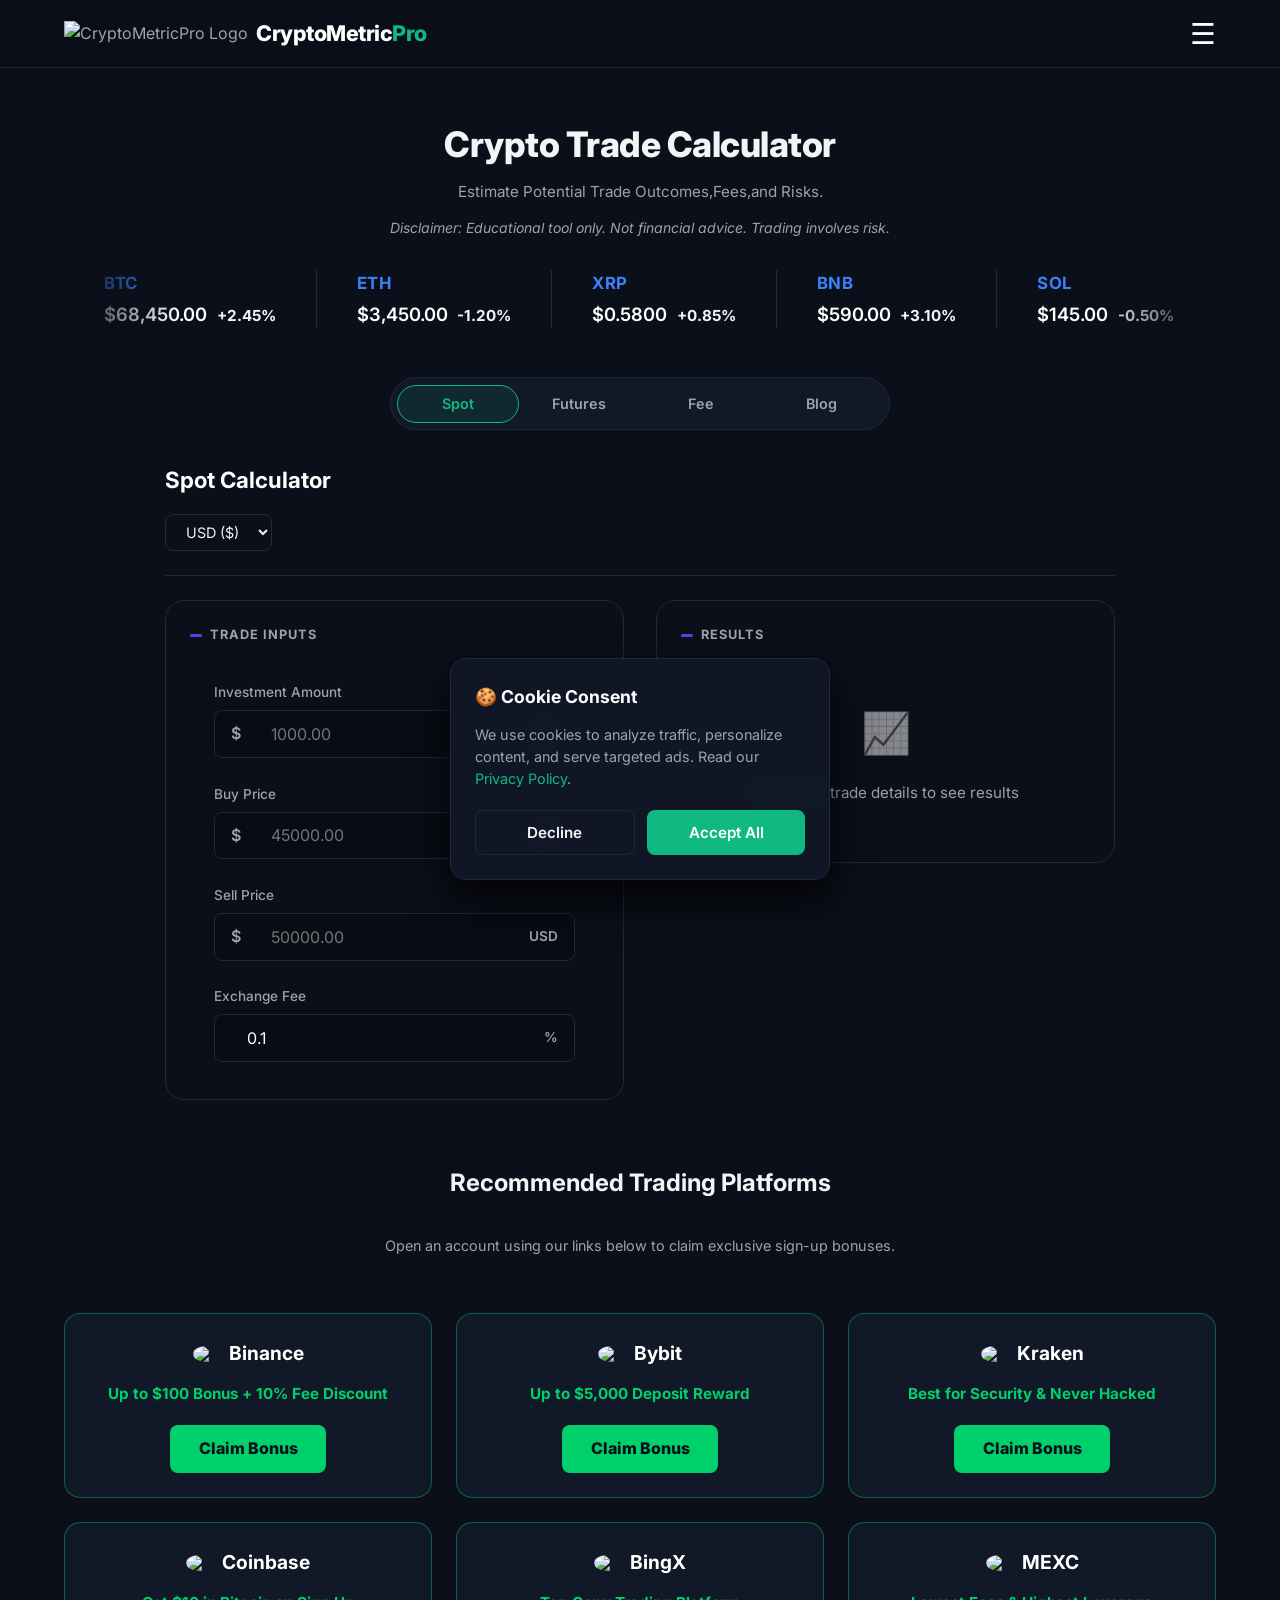
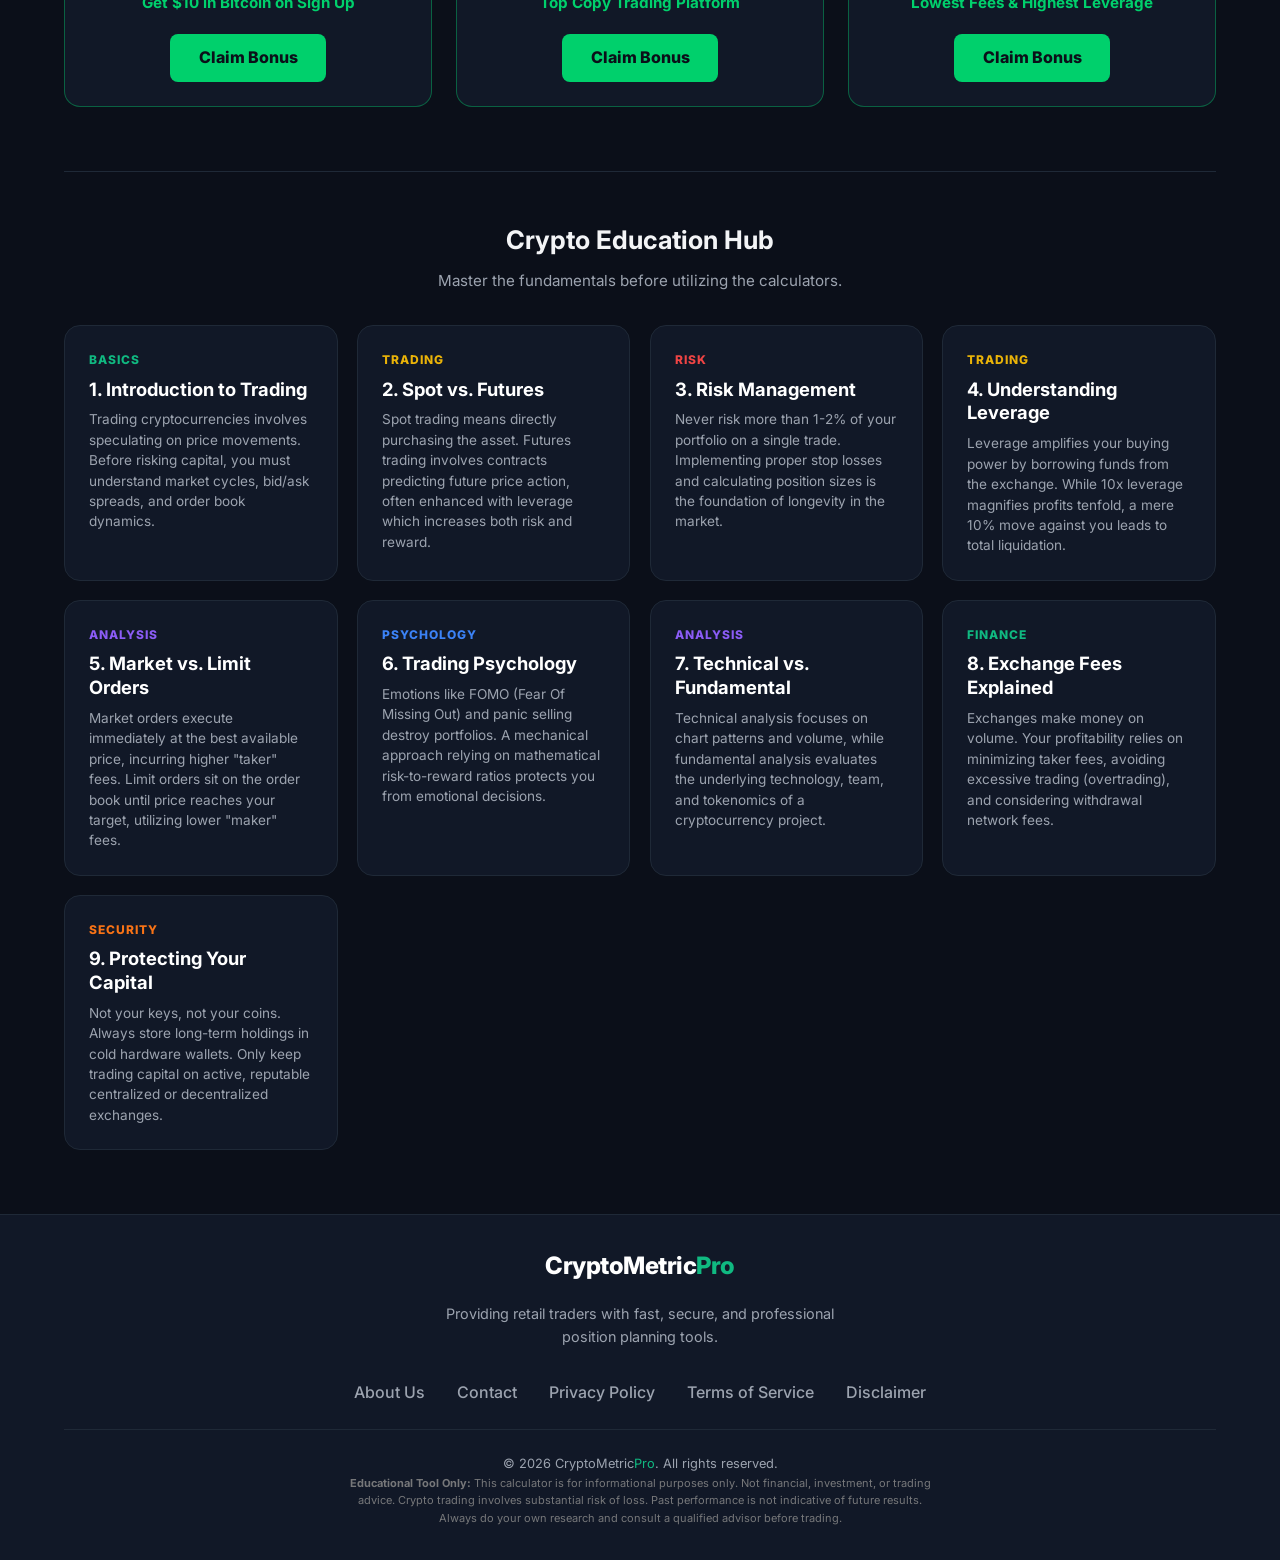
==== index.html @ e0b84b38 "Update index.html" ====
<!DOCTYPE html>
<html lang="en">
<head>
    <meta charset="UTF-8">
    <meta name="viewport" content="width=device-width, initial-scale=1.0">
    <title>CryptoMetricPro | Calculator Hub</title>
    <meta name="description" content="Advanced Crypto Spot and Futures Calculators. Learn blockchain and trading fundamentals.">
    <link rel="stylesheet" href="css/styles.css">
</head>
<body>

    <!-- MODERN APP NAVBAR -->
    <nav class="navbar modern-nav">
        <div class="container nav-container">
            <!-- FAR LEFT: LOGO & TEXT -->
            <a href="index.html" class="brand-logo">
                <img src="logo.png" alt="CryptoMetricPro Logo" class="custom-logo">
                <span class="brand-name">CryptoMetric<span class="pro-text">Pro</span></span>
            </a>
            
            <!-- FAR RIGHT: MENU BUTTON -->
            <button class="mobile-menu-btn" id="menu-toggle">☰</button>
        </div>
    </nav>

    <!-- MODERN SIDE DRAWER MENU -->
    <div class="menu-overlay" id="menu-overlay"></div>
    <div class="side-drawer" id="side-drawer">
        <div class="drawer-header">
            <a href="index.html" class="brand-logo">
                <img src="logo.png" alt="CryptoMetricPro" class="custom-logo">
                <span class="brand-name">CryptoMetric<span class="pro-text">Pro</span></span>
            </a>
            <button class="close-btn" id="menu-close">✕</button>
        </div>
        <ul class="drawer-links">
            <!-- Replaced the # with javascript:void(0); to fix the back button! -->
            <li><a href="javascript:void(0);" class="active-link" onclick="switchTab('spot'); closeMenu();">Spot Calculator</a></li>
            <li><a href="javascript:void(0);" onclick="switchTab('futures'); closeMenu();">Futures Calculator</a></li>
            <li><a href="javascript:void(0);" onclick="switchTab('fees'); closeMenu();">Fee Calculator</a></li>
            
            <li><a href="blog/index.html">Blog & News</a></li>
            <li><a href="learn/index.html">Education Hub</a></li>
            <li><a href="contact.html">Contact Support</a></li>
        </ul>
    </div>

    <main class="container">
        <!-- HERO SECTION -->
        <section class="hero text-center">
            <h1 class="hero-title">Crypto Trade Calculator</h1>
            <p class="hero-subtitle"> Estimate Potential Trade Outcomes,Fees,and Risks.</p>
            <p class="hero-disclaimer">
        Disclaimer: Educational tool only. Not financial advice. Trading involves risk.</p>
        </section>
        
        <!-- LIVE AUTO-SCROLLING CRYPTO TICKER -->
        <div class="ticker-wrapper">
            <div class="ticker-track" id="crypto-ticker-track">
                
                <div class="ticker-item">
                    <span class="ticker-coin">BTC</span>
                    <div class="ticker-price-row">
                        <span class="ticker-price price-btc">$68,450.00</span>
                        <span class="ticker-change change-btc">+2.45%</span>
                    </div>
                </div>
                
                <div class="ticker-item">
                    <span class="ticker-coin">ETH</span>
                    <div class="ticker-price-row">
                        <span class="ticker-price price-eth">$3,450.00</span>
                        <span class="ticker-change change-eth">-1.20%</span>
                    </div>
                </div>
                
                <div class="ticker-item">
                    <span class="ticker-coin">XRP</span>
                    <div class="ticker-price-row">
                        <span class="ticker-price price-xrp">$0.5800</span>
                        <span class="ticker-change change-xrp">+0.85%</span>
                    </div>
                </div>
                
                <div class="ticker-item">
                    <span class="ticker-coin">BNB</span>
                    <div class="ticker-price-row">
                        <span class="ticker-price price-bnb">$590.00</span>
                        <span class="ticker-change change-bnb">+3.10%</span>
                    </div>
                </div>
                
                <div class="ticker-item">
                    <span class="ticker-coin">SOL</span>
                    <div class="ticker-price-row">
                        <span class="ticker-price price-sol">$145.00</span>
                        <span class="ticker-change change-sol">-0.50%</span>
                    </div>
                </div>

            </div>
        </div>

        <!-- CAPSULE NAVIGATION -->
        <div class="capsule-nav">
            <button class="tab-btn active" onclick="switchTab('spot')">Spot</button>
            <button class="tab-btn" onclick="switchTab('futures')">Futures</button>
            <button class="tab-btn" onclick="switchTab('fees')">Fee</button>
            <button class="tab-btn" onclick="window.location.href='blog/index.html'">Blog</button>
        </div>

        <!-- GLOBAL CALCULATOR HEADER -->
        <div class="calc-global-header">
            <h2 id="calc-title" class="page-section-title">Spot Calculator</h2>
            
            <div class="currency-dropdown-wrapper">
                <select id="currency-selector" class="currency-select-inline">
                    <option value="USD">USD ($)</option>
                    <option value="EUR">EUR (€)</option>
                    <option value="GBP">GBP (£)</option>
                </select>
            </div>
            <hr class="section-divider">
        </div>

        <div class="app-layout">
            
            <!-- ================= SPOT CALCULATOR ================= -->
            <div id="tab-spot" class="tab-content active">
                
                <!-- INPUTS CARD -->
                <div class="premium-card">
                    <div class="card-header"><span class="dash-icon"></span> TRADE INPUTS</div>
                    
                    <div class="input-block">
                        <label>Investment Amount</label>
                        <div class="input-wrapper">
                            <span class="prefix currency-symbol">$</span>
                            <input type="number" id="spot-inv" placeholder="1000.00">
                            <span class="suffix currency-label">USD</span>
                        </div>
                    </div>
                    <div class="input-block">
                        <label>Buy Price</label>
                        <div class="input-wrapper">
                            <span class="prefix currency-symbol">$</span>
                            <input type="number" id="spot-buy" placeholder="45000.00">
                            <span class="suffix currency-label">USD</span>
                        </div>
                    </div>
                    <div class="input-block">
                        <label>Sell Price</label>
                        <div class="input-wrapper">
                            <span class="prefix currency-symbol">$</span>
                            <input type="number" id="spot-sell" placeholder="50000.00">
                            <span class="suffix currency-label">USD</span>
                        </div>
                    </div>
                    <div class="input-block">
                        <label>Exchange Fee</label>
                        <div class="input-wrapper">
                            <input type="number" id="spot-fee" placeholder="0.1" value="0.1" style="padding-left: 1rem;">
                            <span class="suffix">%</span>
                        </div>
                    </div>
                </div>

                <!-- RESULTS CARD -->
                <div class="premium-card" style="margin-top: 1rem;">
                    <div class="card-header"><span class="dash-icon"></span> RESULTS</div>
                    
                    <!-- Empty State -->
                    <div class="empty-state" id="spot-empty">
                        <div class="empty-icon">📈</div>
                        <p>Fill in your trade details to see results</p>
                    </div>

                    <!-- Filled State -->
                    <div class="filled-state hidden" id="spot-filled">
                        <div class="pnl-section">
                            <p class="pnl-label">NET PROFIT / LOSS</p>
                            <h2 class="pnl-value" id="spot-pnl-val"><span id="spot-pnl-sign">+</span><span class="currency-symbol">$</span><span id="spot-pnl">0.00</span></h2>
                            <div class="roi-pill" id="spot-roi-pill"><span id="spot-roi-sign">+</span><span id="spot-roi">0.00</span>% ROI</div>
                        </div>
                        <ul class="results-list">
                            <li><span class="res-label">Total Coins</span><span class="res-val" id="spot-coins">0.00</span></li>
                            <li><span class="res-label">Gross Value</span><span class="res-val"><span class="currency-symbol">$</span><span id="spot-gross">0.00</span></span></li>
                            <li><span class="res-label">Total Fees</span><span class="res-val" style="color: var(--accent-loss);">-<span class="currency-symbol">$</span><span id="spot-total-fees">0.00</span></span></li>
                        </ul>
                    </div>
                </div>
            </div>

            <!-- ================= FUTURES CALCULATOR ================= -->
            <div id="tab-futures" class="tab-content">
                
                <!-- INPUTS CARD -->
                <div class="premium-card">
                    <div class="card-header"><span class="dash-icon"></span> TRADE INPUTS</div>
                    
                    <div class="input-block" style="margin-bottom: 1.5rem;">
                        <label>Direction</label>
                        <div class="direction-toggle">
                            <button class="dir-btn long active" id="btn-long">▲ LONG</button>
                            <button class="dir-btn short" id="btn-short">▼ SHORT</button>
                        </div>
                    </div>

                    <div class="input-block">
                        <label>Entry Price</label>
                        <div class="input-wrapper">
                            <span class="prefix currency-symbol">$</span>
                            <input type="number" id="fut-entry" placeholder="45000.00">
                            <span class="suffix currency-label">USD</span>
                        </div>
                    </div>
                    <div class="input-block">
                        <label>Exit Price</label>
                        <div class="input-wrapper">
                            <span class="prefix currency-symbol">$</span>
                            <input type="number" id="fut-exit" placeholder="50000.00">
                            <span class="suffix currency-label">USD</span>
                        </div>
                    </div>
                    <div class="input-block">
                        <label>Leverage</label>
                        <div class="input-wrapper">
                            <input type="number" id="fut-lev" placeholder="10" value="10" style="padding-left: 1rem;">
                            <span class="suffix">×</span>
                        </div>
                    </div>
                    <div class="input-block">
                        <label>Margin</label>
                        <div class="input-wrapper">
                            <span class="prefix currency-symbol">$</span>
                            <input type="number" id="fut-margin" placeholder="1000.00">
                            <span class="suffix currency-label">USD</span>
                        </div>
                    </div>
                    <div class="input-block">
                        <label>Fee %</label>
                        <div class="input-wrapper">
                            <input type="number" id="fut-fee" placeholder="0.05" value="0.05" style="padding-left: 1rem;">
                            <span class="suffix">%</span>
                        </div>
                    </div>
                </div>

                <!-- RESULTS CARD -->
                <div class="premium-card" style="margin-top: 1rem;">
                    <div class="card-header"><span class="dash-icon"></span> RESULTS</div>
                    
                    <div class="empty-state" id="fut-empty">
                        <div class="empty-icon">📈</div>
                        <p>Fill in your trade details to see results</p>
                    </div>

                    <div class="filled-state hidden" id="fut-filled">
                        <div class="pnl-section">
                            <p class="pnl-label">ESTIMATED PNL</p>
                            <h2 class="pnl-value" id="fut-pnl-val"><span id="fut-pnl-sign">+</span><span class="currency-symbol">$</span><span id="fut-pnl">0.00</span></h2>
                            <div class="roi-pill" id="fut-roi-pill"><span id="fut-roi-sign">+</span><span id="fut-roi">0.00</span>% ROI on Margin</div>
                        </div>

                        <ul class="results-list">
                            <li><span class="res-label">Position Size</span><span class="res-val"><span class="currency-symbol">$</span><span id="fut-size">0.00</span></span></li>
                            <li><span class="res-label">Leverage</span><span class="res-val"><span id="fut-disp-lev">0</span>.00×</span></li>
                            <li><span class="res-label">Direction</span><span class="res-val" id="fut-disp-dir" style="color: var(--accent);">▲ Long</span></li>
                            <li><span class="res-label">Total Fees</span><span class="res-val" style="color: var(--accent-loss);">-<span class="currency-symbol">$</span><span id="fut-fees-total">0.00</span></span></li>
                            <li><span class="res-label">Liq. Price (approx)</span><span class="res-val" style="color: var(--accent-loss);"><span class="currency-symbol">$</span><span id="fut-liq">0.00</span></span></li>
                        </ul>

                        <div class="warning-box">
                            <span class="warn-icon">⚠</span>
                            <p>Liquidation price is approximate. Verify on your exchange.</p>
                        </div>
                    </div>
                </div>
            </div>

            <!-- ================= FEES CALCULATOR ================= -->
            <div id="tab-fees" class="tab-content">
                <div class="premium-card">
                    <div class="card-header"><span class="dash-icon"></span> TRADE INPUTS</div>
                    <div class="input-block">
                        <label>Trade Amount</label>
                        <div class="input-wrapper">
                            <span class="prefix currency-symbol">$</span>
                            <input type="number" id="fee-size" placeholder="10000.00">
                            <span class="suffix currency-label">USD</span>
                        </div>
                    </div>
                    <div class="input-block">
                        <label>Fee Percentage</label>
                        <div class="input-wrapper">
                            <input type="number" id="fee-pct" placeholder="0.1" value="0.1" style="padding-left: 1rem;">
                            <span class="suffix">%</span>
                        </div>
                    </div>
                </div>

                <div class="premium-card" style="margin-top: 1rem;">
                    <div class="card-header"><span class="dash-icon"></span> RESULTS</div>
                    <div class="empty-state" id="fee-empty">
                        <div class="empty-icon">📈</div>
                        <p>Fill in your trade details to see results</p>
                    </div>
                    <div class="filled-state hidden" id="fee-filled">
                        <div class="pnl-section">
                            <p class="pnl-label">FEE COST</p>
                            <h2 class="pnl-value loss" style="color: var(--accent-loss);">-<span class="currency-symbol">$</span><span id="fee-total">0.00</span></h2>
                        </div>
                        <ul class="results-list">
                            <li><span class="res-label">Amount After Fee</span><span class="res-val"><span class="currency-symbol">$</span><span id="fee-after">0.00</span></span></li>
                        </ul>
                    </div>
                </div>
            </div>

        </div>

        <!-- AFFILIATE SECTION -->
        <section class="affiliate-section" style="margin-top: 4rem; padding-bottom: 2rem;">
            <h2 class="text-center" style="margin-bottom: 0.5rem; font-size: 1.5rem;">Recommended Trading Platforms</h2>
            <p class="text-center" style="color: var(--text-muted); font-size: 0.9rem; margin-bottom: 2rem;">Open an account using our links below to claim exclusive sign-up bonuses.</p>

            <div class="affiliate-card">
                <h3><img src="https://www.google.com/s2/favicons?domain=binance.com&sz=128" width="28" style="border-radius: 50%;"> Binance</h3>
                <div class="bonus-text">Up to $100 Bonus + 10% Fee Discount</div>
                <a href="javascript:void(0);" class="btn-solid-green">Claim Bonus</a>
            </div>
            <div class="affiliate-card">
                <h3><img src="https://www.google.com/s2/favicons?domain=bybitglobal.com&sz=128" width="28" style="border-radius: 50%;"> Bybit</h3>
                <div class="bonus-text">Up to $5,000 Deposit Reward</div>
                <a href="javascript:void(0);" class="btn-solid-green">Claim Bonus</a>
            </div>
            <div class="affiliate-card">
                <h3><img src="https://s2.coinmarketcap.com/static/img/exchanges/64x64/24.png" width="28" style="border-radius: 50%;"> Kraken</h3>
                <div class="bonus-text">Best for Security & Never Hacked</div>
                <a href="javascript:void(0);" class="btn-solid-green">Claim Bonus</a>
            </div>
            <div class="affiliate-card">
                <h3><img src="https://www.google.com/s2/favicons?domain=coinbase.com&sz=128" width="28" style="border-radius: 50%;"> Coinbase</h3>
                <div class="bonus-text">Get $10 in Bitcoin on Sign Up</div>
                <a href="javascript:void(0);" class="btn-solid-green">Claim Bonus</a>
            </div>
            <div class="affiliate-card">
                <h3><img src="https://www.google.com/s2/favicons?domain=bingx.com&sz=128" width="28" style="border-radius: 50%;"> BingX</h3>
                <div class="bonus-text">Top Copy Trading Platform</div>
                <a href="javascript:void(0);" class="btn-solid-green">Claim Bonus</a>
            </div>
            <div class="affiliate-card">
                <h3><img src="https://www.google.com/s2/favicons?domain=mexc.com&sz=128" width="28" style="border-radius: 50%;"> MEXC</h3>
                <div class="bonus-text">Lowest Fees & Highest Leverage</div>
                <a href="javascript:void(0);" class="btn-solid-green">Claim Bonus</a>
            </div>
        </section>

      <!-- EDUCATION SECTION -->
        <section id="education" class="edu-section" style="margin-top: 2rem; padding-bottom: 4rem; border-top: 1px solid var(--card-border); padding-top: 3rem;">
            <h2 class="text-center" style="font-size: 1.6rem; margin-bottom: 0.5rem;">Crypto Education Hub</h2>
            <p class="text-center" style="color: var(--text-muted); font-size: 0.95rem; margin-bottom: 2rem;">Master the fundamentals before utilizing the calculators.</p>
            
            <div class="edu-grid">
                <a href="learn/intro-to-trading.html" class="edu-card">
                    <span class="edu-tag">Basics</span>
                    <h3>1. Introduction to Trading</h3>
                    <p>Trading cryptocurrencies involves speculating on price movements. Before risking capital, you must understand market cycles, bid/ask spreads, and order book dynamics.</p>
                </a>
                
                <a href="learn/spot-vs-futures.html" class="edu-card">
                    <span class="edu-tag" style="color: #EAB308;">Trading</span>
                    <h3>2. Spot vs. Futures</h3>
                    <p>Spot trading means directly purchasing the asset. Futures trading involves contracts predicting future price action, often enhanced with leverage which increases both risk and reward.</p>
                </a>
                
                <a href="learn/risk-management.html" class="edu-card">
                    <span class="edu-tag" style="color: #EF4444;">Risk</span>
                    <h3>3. Risk Management</h3>
                    <p>Never risk more than 1-2% of your portfolio on a single trade. Implementing proper stop losses and calculating position sizes is the foundation of longevity in the market.</p>
                </a>
                
                <a href="learn/understanding-leverage.html" class="edu-card">
                    <span class="edu-tag" style="color: #EAB308;">Trading</span>
                    <h3>4. Understanding Leverage</h3>
                    <p>Leverage amplifies your buying power by borrowing funds from the exchange. While 10x leverage magnifies profits tenfold, a mere 10% move against you leads to total liquidation.</p>
                </a>
                
                <a href="learn/market-vs-limit-orders.html" class="edu-card">
                    <span class="edu-tag" style="color: #8B5CF6;">Analysis</span>
                    <h3>5. Market vs. Limit Orders</h3>
                    <p>Market orders execute immediately at the best available price, incurring higher "taker" fees. Limit orders sit on the order book until price reaches your target, utilizing lower "maker" fees.</p>
                </a>
                
                <a href="learn/trading-psychology.html" class="edu-card">
                    <span class="edu-tag" style="color: #3B82F6;">Psychology</span>
                    <h3>6. Trading Psychology</h3>
                    <p>Emotions like FOMO (Fear Of Missing Out) and panic selling destroy portfolios. A mechanical approach relying on mathematical risk-to-reward ratios protects you from emotional decisions.</p>
                </a>
                
                <a href="learn/technical-vs-fundamental.html" class="edu-card">
                    <span class="edu-tag" style="color: #8B5CF6;">Analysis</span>
                    <h3>7. Technical vs. Fundamental</h3>
                    <p>Technical analysis focuses on chart patterns and volume, while fundamental analysis evaluates the underlying technology, team, and tokenomics of a cryptocurrency project.</p>
                </a>
                
                <a href="learn/exchange-fees.html" class="edu-card">
                    <span class="edu-tag" style="color: #10B981;">Finance</span>
                    <h3>8. Exchange Fees Explained</h3>
                    <p>Exchanges make money on volume. Your profitability relies on minimizing taker fees, avoiding excessive trading (overtrading), and considering withdrawal network fees.</p>
                </a>
                
                <a href="learn/protecting-capital.html" class="edu-card">
                    <span class="edu-tag" style="color: #F97316;">Security</span>
                    <h3>9. Protecting Your Capital</h3>
                    <p>Not your keys, not your coins. Always store long-term holdings in cold hardware wallets. Only keep trading capital on active, reputable centralized or decentralized exchanges.</p>
                </a>
            </div>
            
        </section>

    </main>

    <!-- FULL RESTORED FOOTER -->
    <footer class="site-footer">
        <div class="container text-center">
            <!-- BRAND NAME WITH GREEN PRO -->
            <h3 style="color: #fff; margin-bottom: 1rem; font-size: 1.5rem; font-weight: 800; letter-spacing: -0.5px;">CryptoMetric<span class="pro-text">Pro</span></h3>
            
            <p style="color: var(--text-muted); font-size: 0.9rem; margin-bottom: 2rem; max-width: 400px; margin-left: auto; margin-right: auto;">Providing retail traders with fast, secure, and professional position planning tools.</p>
            
            <div class="footer-links" style="display: flex; justify-content: center; gap: 2rem; flex-wrap: wrap; margin-bottom: 1.5rem;">
                <a href="about.html" style="font-weight: 500;">About Us</a>
                <a href="contact.html" style="font-weight: 500;">Contact</a>
                <a href="privacy.html" style="font-weight: 500;">Privacy Policy</a>
                <a href="terms.html" style="font-weight: 500;">Terms of Service</a>
                <a href="disclaimer.html" style="font-weight: 500;">Disclaimer</a>
            </div>
            
            <div style="border-top: 1px solid var(--card-border); padding-top: 1.5rem; margin-top: 1.5rem;">
                <p style="color: var(--text-muted); font-size: 0.8rem;">&copy; 2026 CryptoMetric<span class="pro-text">Pro</span>. All rights reserved.</p>
                <p class="footer-legal-text">
        <strong>Educational Tool Only:</strong> This calculator is for informational purposes only. Not financial, investment, or trading advice. Crypto trading involves substantial risk of loss. Past performance is not indicative of future results. Always do your own research and consult a qualified advisor before trading.</p>
            </div>
        </div>
    </footer>
    <!-- PREMIUM FLOATING COOKIE BANNER -->
    <div id="cookie-banner" class="cookie-banner">
        <div class="cookie-header">
            🍪 Cookie Consent
        </div>
        <p class="cookie-text">We use cookies to analyze traffic, personalize content, and serve targeted ads. Read our <a href="privacy.html" style="color: var(--accent);">Privacy Policy</a>.</p>
        <div class="cookie-btns">
            <button id="reject-cookies" class="btn-reject">Decline</button>
            <button id="accept-cookies" class="btn-accept">Accept All</button>
        </div>
    </div>
    <script src="js/main.js"></script>
</body>
</html>
---- css/styles.css ----
/* ======== IMPORT GOOGLE INTER FONT ======== */
@import url('https://fonts.googleapis.com/css2?family=Inter:wght@400;500;600;700;800;900&display=swap');

:root {
  --bg-color: #0B0F19; --card-bg: #111827; --card-border: #1F2937;
  --input-bg: #090C15;
  --primary: #4F46E5; --accent: #10B981; --accent-loss: #EF4444;
  --text-main: #F3F4F6; --text-muted: #9CA3AF;
  --font-base: 'Inter', system-ui, sans-serif;
}

* { margin: 0; padding: 0; box-sizing: border-box; font-family: var(--font-base); }
body { background-color: var(--bg-color); color: var(--text-main); line-height: 1.6; display: flex; flex-direction: column; min-height: 100vh; overflow-x: hidden; }
a { text-decoration: none; color: var(--text-muted); transition: 0.3s; }
a:hover { color: var(--accent); }
.container { max-width: 600px; margin: 0 auto; padding: 0 1.5rem; width: 100%; }
.text-center { text-align: center; }

/* Navbar Layout */
.navbar { background: rgba(11,15,25,0.95); border-bottom: 1px solid var(--card-border); padding: 1rem 0; position: sticky; top: 0; z-index: 50; backdrop-filter: blur(10px); }
.nav-container { display: flex; justify-content: space-between; align-items: center; }
.logo-box { background: var(--accent); color: #fff; font-weight: 900; padding: 0.4rem 0.6rem; border-radius: 0.4rem; font-size: 0.9rem; letter-spacing: 1px; display: inline-block;}
.nav-title { font-size: 1.3rem; font-weight: 800; color: #fff; }
.nav-title span { color: var(--accent); }
.mobile-menu-btn { color: white; background: none; border: none; font-size: 1.8rem; cursor: pointer; }

/* ======== UPGRADED SIDE DRAWER MENU ======== */
.menu-overlay { 
    position: fixed; top: 0; left: 0; width: 100%; height: 100%; 
    background: rgba(0,0,0,0.6); 
    backdrop-filter: blur(5px); /* Premium glass blur effect */
    z-index: 99; opacity: 0; visibility: hidden; 
    transition: all 0.4s ease; 
}
.menu-overlay.active { opacity: 1; visibility: visible; }

.side-drawer { 
    position: fixed; top: 0; right: -100%; 
    width: 75%; max-width: 320px; height: 100vh; 
    background: #090C15; /* Darker, sleeker menu background */
    border-left: 1px solid var(--card-border);
    z-index: 100; 
    /* Extremely smooth native-app slide animation */
    transition: right 0.4s cubic-bezier(0.25, 1, 0.5, 1); 
    box-shadow: -10px 0 30px rgba(0,0,0,0.8); 
    display: flex; flex-direction: column; 
}
.side-drawer.active { right: 0; }

.drawer-header { 
    display: flex; justify-content: space-between; align-items: center; 
    padding: 1.5rem; 
    border-bottom: 1px solid rgba(255,255,255,0.05); 
}
.close-btn { 
    background: none; border: none; color: #9CA3AF; 
    font-size: 1.8rem; cursor: pointer; 
    transition: transform 0.3s, color 0.3s; 
}
.close-btn:hover { color: #fff; transform: rotate(90deg); }

.drawer-links { 
    list-style: none; padding: 2rem 1.5rem; 
    display: flex; flex-direction: column; gap: 1.5rem; 
}
.drawer-links li a { 
    font-size: 1.15rem; color: #9CA3AF; font-weight: 500; 
    display: block; 
    transition: all 0.3s ease; /* Smooth hover transition */
}
/* Links slide to the right and turn white when touched/hovered */
.drawer-links li a:hover { color: #fff; transform: translateX(10px); }
.drawer-links li a.active-link { color: var(--accent); font-weight: 700; }

/* Hero */
.hero { padding: 3rem 0 1rem; display: flex; flex-direction: column; align-items: center; justify-content: center; }
.hero-title { font-size: 2.2rem; font-weight: 800; margin-bottom: 0.5rem; letter-spacing: -0.5px; }
.hero-subtitle { color: var(--text-muted); font-size: 0.95rem; max-width: 400px; text-align: center; }

/* Capsule Navigation */
.capsule-nav { display: flex; background: var(--card-bg); border-radius: 2rem; padding: 0.4rem; justify-content: space-between; margin: 2rem auto; border: 1px solid var(--card-border); }
.tab-btn { flex: 1; background: transparent; border: 1px solid transparent; color: var(--text-muted); padding: 0.6rem 0; border-radius: 1.5rem; cursor: pointer; font-weight: 600; font-size: 0.9rem; transition: 0.3s; }
.tab-btn.active { background: rgba(16, 185, 129, 0.1); border: 1px solid var(--accent); color: var(--accent); }

/* Header & Dropdown */
.calc-global-header { margin-top: 2rem; margin-bottom: 1.5rem; }
.page-section-title { font-size: 1.4rem; color: #fff; margin-bottom: 1rem; }
.currency-dropdown-wrapper { margin-bottom: 1.5rem; }
.currency-select-inline { background: transparent; color: var(--text-main); border: 1px solid var(--card-border); padding: 0.5rem 1rem; border-radius: 0.5rem; outline: none; font-size: 0.9rem; cursor: pointer; }
.section-divider { border: 0; border-top: 1px solid var(--card-border); margin-bottom: 1.5rem; }

/* Tooltips */
.tooltip { display: inline-block; background: #374151; color: #fff; border-radius: 50%; width: 15px; height: 15px; text-align: center; font-size: 10px; line-height: 15px; cursor: help; margin-left: 5px; position: relative; }
.tooltip:hover::after { content: attr(data-tooltip); position: absolute; bottom: 130%; left: 50%; transform: translateX(-50%); background: #1F2937; color: #fff; padding: 6px 10px; border-radius: 6px; white-space: nowrap; font-size: 12px; z-index: 10; border: 1px solid var(--accent); }

/* Toggle Switch */
.toggle-switch { display: flex; background: var(--bg-color); border-radius: 0.5rem; border: 1px solid var(--card-border); overflow: hidden; margin: 1rem 1.5rem; }
.toggle-switch input { display: none; }
.toggle-switch label { flex: 1; text-align: center; padding: 0.6rem; cursor: pointer; color: var(--text-muted); font-size: 0.9rem; font-weight: 600; transition: 0.3s; }
.toggle-switch input:checked + label[for="pos-long"] { background: var(--accent); color: #fff; }
.toggle-switch input:checked + label[for="pos-short"] { background: var(--accent-loss); color: #fff; }

/* Calculators Inputs */
.calc-card-modern { background: var(--card-bg); border: 1px solid var(--card-border); border-radius: 1rem; overflow: hidden; animation: fadeIn 0.4s ease; }
.tab-content { display: none; }
.tab-content.active { display: block; }
.input-block { padding: 0.8rem 1.5rem; }
.input-block label { display: block; font-size: 0.85rem; color: var(--text-muted); margin-bottom: 0.4rem; font-weight: 500;}
.input-wrapper { display: flex; align-items: center; background: var(--input-bg); border: 1px solid var(--card-border); border-radius: 0.5rem; padding: 0.8rem 1rem; transition: 0.2s; }
.input-wrapper:focus-within { border-color: var(--accent); }
.input-wrapper input { flex: 1; background: transparent; border: none; color: #fff; font-size: 1rem; outline: none; width: 100%; }
.currency-label { color: var(--text-muted); font-size: 0.85rem; font-weight: 600; }

/* ======== PREMIUM CALCULATOR LAYOUT ======== */
.premium-card {
    background: var(--bg-color); /* This perfectly matches the website background! */
    border: 1px solid var(--card-border);
    border-radius: 1.2rem;
    padding: 1.5rem;
}
.card-header {
    display: flex;
    align-items: center;
    gap: 0.5rem;
    color: var(--text-muted);
    font-size: 0.8rem;
    font-weight: 700;
    letter-spacing: 1px;
    margin-bottom: 1.5rem;
}
.dash-icon {
    width: 12px; height: 3px;
    background: var(--primary);
    border-radius: 2px;
}

/* Direction Toggle (Long/Short) */
.direction-toggle {
    display: flex;
    background: var(--input-bg); /* Made slightly darker so it still pops! */
    border-radius: 0.5rem;
    border: 1px solid var(--card-border);
    overflow: hidden;
}
.dir-btn {
    flex: 1; padding: 0.8rem;
    background: transparent; border: none;
    color: var(--text-muted); font-weight: 700;
    cursor: pointer; transition: 0.2s;
}
.dir-btn.long.active { background: rgba(16, 185, 129, 0.15); color: var(--accent); border-bottom: 2px solid var(--accent); }
.dir-btn.short.active { background: rgba(239, 68, 68, 0.15); color: var(--accent-loss); border-bottom: 2px solid var(--accent-loss); }

/* Input Wrappers */
.input-wrapper { position: relative; }
.input-wrapper input { padding-left: 2.5rem; padding-right: 3.5rem; }
.prefix { position: absolute; left: 1rem; color: var(--text-muted); font-weight: 600; }
.suffix { position: absolute; right: 1rem; color: var(--text-muted); font-weight: 600; font-size: 0.85rem; }

/* Empty State */
.empty-state { text-align: center; padding: 2rem 0; }
.empty-icon { font-size: 2.5rem; opacity: 0.5; margin-bottom: 1rem; filter: grayscale(100%); }
.empty-state p { color: var(--text-muted); font-size: 0.95rem; }
.hidden { display: none !important; }

/* Filled Results State */
.pnl-section { text-align: center; padding-bottom: 1.5rem; border-bottom: 1px solid var(--card-border); margin-bottom: 1.5rem; }
.pnl-label { font-size: 0.75rem; color: var(--text-muted); font-weight: 700; letter-spacing: 1px; margin-bottom: 0.5rem; }
.pnl-value { font-size: 2.5rem; font-weight: 800; line-height: 1.1; margin-bottom: 0.8rem; }
.pnl-value.profit { color: var(--accent); }
.pnl-value.loss { color: var(--accent-loss); }

.roi-pill {
    display: inline-block;
    padding: 0.4rem 1rem;
    border-radius: 2rem;
    font-size: 0.85rem; font-weight: 700;
}
.roi-pill.profit { background: rgba(16, 185, 129, 0.15); color: var(--accent); }
.roi-pill.loss { background: rgba(239, 68, 68, 0.15); color: var(--accent-loss); }

/* Results List */
.results-list { list-style: none; display: flex; flex-direction: column; gap: 1.2rem; margin-bottom: 1.5rem; }
.results-list li { display: flex; justify-content: space-between; align-items: center; }
.res-label { display: flex; align-items: center; gap: 0.6rem; color: var(--text-muted); font-size: 0.95rem; }
.res-label::before { content: ""; width: 6px; height: 6px; border-radius: 50%; background: #4B5563; display: block; }
.res-val { color: #fff; font-weight: 600; font-size: 1.05rem; font-family: monospace, sans-serif; }

/* Warning Box */
.warning-box {
    background: rgba(234, 179, 8, 0.05);
    border: 1px solid rgba(234, 179, 8, 0.2);
    border-radius: 0.5rem; padding: 1rem;
    display: flex; gap: 0.8rem; align-items: flex-start;
}
.warn-icon { color: #EAB308; }
.warning-box p { color: #EAB308; font-size: 0.85rem; line-height: 1.4; margin: 0; }

/* Affiliate Cards */
.affiliate-card { background: var(--card-bg); border: 1px solid rgba(0, 208, 108, 0.4); border-radius: 1rem; padding: 1.5rem; text-align: center; margin-bottom: 1rem; transition: border-color 0.3s, transform 0.3s; }
.affiliate-card:hover { border-color: #00D06C; transform: translateY(-3px); }
.affiliate-card h3 { display: flex; align-items: center; justify-content: center; gap: 0.5rem; font-size: 1.2rem; color: #fff; }
.bonus-text { color: #00D06C; font-weight: bold; margin: 0.8rem 0 1.2rem; font-size: 0.95rem; }
.btn-solid-green { display: inline-block; background: #00D06C; color: #0B0F19; padding: 0.7rem 1.8rem; border-radius: 0.5rem; font-weight: 800; transition: transform 0.2s, filter 0.2s; }
.btn-solid-green:hover { filter: brightness(1.1); transform: translateY(-2px); }

/* ======== NEW BLOG CSS ======== */
.blog-grid { display: grid; grid-template-columns: 1fr; gap: 1.5rem; margin-top: 1rem; }
.blog-card { background: var(--card-bg); border: 1px solid var(--card-border); border-radius: 1rem; overflow: hidden; display: block; transition: transform 0.2s, border-color 0.2s; }
.blog-card:hover { transform: translateY(-5px); border-color: var(--primary); }
.blog-img { width: 100%; height: 180px; object-fit: cover; }
.blog-content { padding: 1.5rem; }
.blog-tag { color: var(--primary); font-size: 0.8rem; font-weight: bold; text-transform: uppercase; letter-spacing: 1px; }
.blog-title { font-size: 1.3rem; margin: 0.5rem 0; color: #fff; line-height: 1.3; }
.blog-desc { color: var(--text-muted); font-size: 0.95rem; margin-bottom: 1.5rem; }
.blog-meta { display: flex; align-items: center; justify-content: space-between; font-size: 0.85rem; color: var(--text-muted); }
.author-avatar { width: 26px; height: 26px; border-radius: 50%; vertical-align: middle; margin-right: 6px; }

/* Single Article CSS */
.article-container { max-width: 650px; margin: 2rem auto; padding: 0 1.5rem; }
.article-title { font-size: 2.2rem; font-weight: 800; line-height: 1.2; margin-top: 1.5rem; color: #fff; letter-spacing: -0.5px; }
.article-author-row { display: flex; align-items: center; gap: 12px; margin: 1.5rem 0; }
.article-author-row img { width: 44px; height: 44px; border-radius: 50%; }
.article-author-row strong { display: block; color: #fff; font-size: 1rem; }
.article-author-row span { color: var(--text-muted); font-size: 0.85rem; }
.article-hero-img { width: 100%; height: auto; border-radius: 1rem; margin: 1.5rem 0 2.5rem; object-fit: cover; }
.article-body { font-size: 1.1rem; color: var(--text-main); line-height: 1.8; }
.article-body h2 { font-size: 1.6rem; color: #fff; margin: 2.5rem 0 1rem; }
.article-body p { margin-bottom: 1.5rem; color: #d1d5db; }
.article-body blockquote { border-left: 4px solid var(--accent); color: #fff; font-style: italic; margin: 2rem 0; padding: 1.5rem; background: rgba(16, 185, 129, 0.1); border-radius: 0 0.5rem 0.5rem 0; font-size: 1.15rem; }

.site-footer { background: var(--card-bg); padding: 2rem 0; border-top: 1px solid var(--card-border); margin-top: auto; }

@keyframes fadeIn { from { opacity: 0; transform: translateY(10px); } to { opacity: 1; transform: translateY(0); } }
/* ======== NEW EDUCATION SECTION CSS ======== */
.edu-grid { 
    display: grid; 
    grid-template-columns: repeat(auto-fit, minmax(250px, 1fr)); 
    gap: 1.2rem; 
}
.edu-card { 
    background: var(--card-bg); 
    border: 1px solid var(--card-border); 
    padding: 1.5rem; 
    border-radius: 1rem; 
    transition: transform 0.2s, border-color 0.2s; 
    display: block; 
}
.edu-card:hover { 
    border-color: var(--accent); 
    transform: translateY(-4px); 
}
.edu-tag { 
    font-size: 0.75rem; 
    color: var(--accent); 
    font-weight: 800; 
    text-transform: uppercase; 
    letter-spacing: 1px; 
    margin-bottom: 0.5rem; 
    display: block; 
}
.edu-card h3 { 
    color: #fff; 
    font-size: 1.15rem; 
    margin-bottom: 0.5rem; 
    line-height: 1.3; 
}
.edu-card p { 
    color: var(--text-muted); 
    font-size: 0.85rem; 
    line-height: 1.5; 
}
/* ======== CONTACT FORM TEXTAREA ======== */
.modern-textarea { width: 100%; background: transparent; border: none; color: #fff; font-size: 1rem; outline: none; resize: vertical; min-height: 120px; font-family: var(--font-base); }
.modern-textarea::placeholder { color: #9CA3AF; }
/* ======== CUSTOM LOGO SIZING ======== */
.brand-logo { 
    display: flex; 
    align-items: center; 
    text-decoration: none; 
    margin-left: -40px; /* <-- This physically pulls it to the left! */
}
.custom-logo { 
    max-height: 80px; 
    width: auto; 
    object-fit: contain; 
}
/* ======== NEW MINIMALIST BLOG DESIGN ======== */
.blog-list-minimal { 
    display: flex; 
    flex-direction: column; 
    gap: 1.5rem; 
    margin-bottom: 4rem; 
}
.blog-card-minimal { 
    background: var(--card-bg); 
    border: 1px solid var(--card-border); 
    border-radius: 1.2rem; 
    padding: 1.8rem; 
    text-decoration: none; 
    display: block; 
    transition: transform 0.2s ease, border-color 0.2s ease; 
}
.blog-card-minimal:hover { 
    transform: translateY(-3px); 
    border-color: var(--accent); 
}
.blog-date { 
    color: var(--accent); 
    font-size: 0.8rem; 
    font-weight: 700; 
    text-transform: uppercase; 
    letter-spacing: 1px; 
    margin-bottom: 0.8rem; 
}
.blog-title-minimal { 
    color: #fff; 
    font-size: 1.4rem; 
    font-weight: 700; 
    margin-bottom: 0.8rem; 
    line-height: 1.3; 
}
.blog-excerpt { 
    color: var(--text-muted); 
    font-size: 1rem; 
    line-height: 1.6; 
    margin-bottom: 1.5rem; 
}
.read-more { 
    color: #fff; 
    font-weight: 600; 
    font-size: 0.95rem; 
    transition: color 0.2s; 
}
.blog-card-minimal:hover .read-more { 
    color: var(--accent); 
}
/* ======== PREMIUM FLOATING COOKIE BANNER ======== */
.cookie-banner {
    position: fixed;
    bottom: 20px;
    left: 50%;
    transform: translateX(-50%) translateY(150%); /* Hidden below screen */
    width: calc(100% - 40px);
    max-width: 380px;
    background: rgba(17, 24, 39, 0.95);
    backdrop-filter: blur(10px);
    border: 1px solid var(--card-border);
    border-radius: 1rem;
    padding: 1.5rem;
    display: flex;
    flex-direction: column;
    gap: 0.8rem;
    z-index: 9999;
    box-shadow: 0 20px 40px rgba(0,0,0,0.8);
    transition: transform 0.6s cubic-bezier(0.25, 1, 0.5, 1);
}
.cookie-banner.show {
    transform: translateX(-50%) translateY(0); /* Slides up perfectly */
}
.cookie-header {
    display: flex;
    align-items: center;
    color: #fff;
    font-size: 1.1rem;
    font-weight: 700;
}
.cookie-text {
    color: var(--text-muted);
    font-size: 0.9rem;
    line-height: 1.5;
}
.cookie-btns {
    display: flex;
    gap: 0.8rem;
    width: 100%;
    margin-top: 0.5rem;
}
.cookie-btns button {
    flex: 1;
    padding: 0.75rem;
    border-radius: 0.5rem;
    font-weight: 600;
    font-size: 0.95rem;
    cursor: pointer;
    transition: all 0.2s ease;
}
.btn-accept {
    background: var(--accent);
    color: #fff;
    border: none;
}
.btn-accept:hover {
    filter: brightness(1.1);
    transform: translateY(-2px);
}
.btn-reject {
    background: transparent;
    color: var(--text-main);
    border: 1px solid var(--card-border);
}
.btn-reject:hover {
    background: rgba(255, 255, 255, 0.05);
}

/* ======== FINANCIAL TICKER LAYOUT (NO BOXES) ======== */
.ticker-wrapper {
    width: 100%;
    overflow: hidden;
    padding: 1rem 0;
    margin-bottom: 2rem;
    position: relative;
    /* Keeps the premium faded edges */
    -webkit-mask-image: linear-gradient(to right, transparent, black 10%, black 90%, transparent);
    mask-image: linear-gradient(to right, transparent, black 10%, black 90%, transparent);
}

.ticker-track {
    display: flex;
    align-items: center;
    width: max-content;
    animation: scrollTicker 15s linear infinite; 
}


/* The new layout: No box, just text and a right-side divider */
.ticker-item {
    display: flex;
    flex-direction: column;
    padding: 0 2.5rem; /* Wide spacing between the coins */
    border-right: 1px solid var(--card-border); /* The vertical line from your screenshot! */
}

/* Removes the vertical line from the very last item so it loops cleanly */
.ticker-item:last-child {
    border-right: none; 
}

.ticker-coin {
    color: #3B82F6; /* The clean, professional blue from your screenshot */
    font-size: 1.05rem;
    font-weight: 700;
    margin-bottom: 0.2rem;
    letter-spacing: 0.5px;
}

.ticker-price {
    color: #fff; /* White text so it pops against your dark theme */
    font-size: 1.15rem;
    font-weight: 600;
}

/* The infinite sliding animation */
@keyframes scrollTicker {
    0% { transform: translateX(0); }
    100% { transform: translateX(-50%); } 
}
/* ======== FAR-LEFT LOGO & GREEN PRO TEXT ======== */
.brand-logo {
    display: flex;
    align-items: center;
    text-decoration: none;
    position: static; /* Removes any old centering */
    transform: none;  /* Removes any old centering */
    margin-left: 0;
    z-index: 100;
}
.custom-logo {
    max-height: 40px; 
    width: auto;
    object-fit: contain;
}
.brand-name {
    color: #fff;
    font-size: 1.35rem;
    font-weight: 800;
    margin-left: 0.5rem; /* Gap between image and text */
    letter-spacing: -0.5px;
}
.pro-text {
    color: var(--accent); /* This uses your exact bright profit-green! */
}

/* ======================================================= */
/* ======== DESKTOP & TABLET RESPONSIVENESS UPGRADE ======== */
/* ======================================================= */

/* 1. Expand the entire website to full desktop width */
.container { max-width: 1200px !important; }

/* 2. Keep specific elements perfectly centered so they don't stretch too wide */
.capsule-nav { max-width: 500px; margin-left: auto; margin-right: auto; }
.calc-global-header { max-width: 950px; margin-left: auto; margin-right: auto; }
.app-layout { max-width: 950px; margin: 0 auto; }
.blog-list-minimal { max-width: 800px; margin-left: auto; margin-right: auto; }
.calc-card-modern { max-width: 600px; margin-left: auto; margin-right: auto; } /* Keeps Contact form neat */

/* 3. TABLET & SMALL DESKTOP SCREENS */
@media (min-width: 768px) {
    
    /* Make the Calculators Side-by-Side (Inputs Left, Results Right) */
    .tab-content.active {
        display: grid !important;
        grid-template-columns: 1fr 1fr;
        gap: 2rem;
        align-items: start;
    }
    
    /* Removes the mobile spacing since they are side-by-side now */
    .premium-card { margin-top: 0 !important; }

    /* Turn the Affiliate Exchanges into a 2-Column Grid */
    .affiliate-section {
        display: grid;
        grid-template-columns: repeat(2, 1fr);
        gap: 1.5rem;
    }
    
    /* Keeps the Titles spanning across the top of the grid */
    .affiliate-section h2, 
    .affiliate-section p {
        grid-column: 1 / -1; 
    }
    
    .affiliate-card { margin-bottom: 0; height: 100%; }
}

/* 4. LARGE DESKTOP MONITORS */
@media (min-width: 1024px) {
    /* Expand Exchanges to a massive 3-Column Grid */
    .affiliate-section {
        grid-template-columns: repeat(3, 1fr);
    }
}
/* ======== PERCENTAGE CHANGE TICKER STYLES ======== */
.ticker-price-row {
    display: flex;
    align-items: baseline;
    gap: 0.6rem; /* Spacing between the price and the percentage */
}

.ticker-change {
    font-size: 0.95rem;
    font-weight: 700;
    transition: color 0.3s ease;
}

/* Dynamic Colors */
.ticker-change.profit { color: var(--accent); }
.ticker-change.loss { color: var(--accent-loss); }

/* ======== CONTACT FORM SUCCESS STATE ======== */
.success-state-box {
    padding: 3rem 1rem;
    animation: fadeIn 0.8s ease-out forwards;
}

.success-icon-container {
    display: flex;
    justify-content: center;
    align-items: center;
    margin-bottom: 1.5rem;
}

/* The Glowing SVG */
.checkmark-svg {
    width: 80px;
    height: 80px;
    border-radius: 50%;
    display: block;
    stroke-width: 3;
    stroke: #00FF88; /* The requested bright neon green */
    stroke-miterlimit: 10;
    /* This creates the beautiful soft outer glow/neon effect */
    filter: drop-shadow(0 0 15px rgba(0, 255, 136, 0.5)); 
}

/* Animates the Circle drawing itself */
.checkmark-circle {
    stroke-dasharray: 166;
    stroke-dashoffset: 166;
    stroke-width: 3;
    stroke-miterlimit: 10;
    stroke: #00FF88;
    fill: none;
    animation: drawStroke 0.6s cubic-bezier(0.65, 0, 0.45, 1) forwards;
}

/* Animates the Checkmark drawing itself */
.checkmark-check {
    transform-origin: 50% 50%;
    stroke-dasharray: 48;
    stroke-dashoffset: 48;
    animation: drawStroke 0.4s cubic-bezier(0.65, 0, 0.45, 1) 0.6s forwards; /* 0.6s delay waits for circle to finish */
}

/* The drawing animation keyframes */
@keyframes drawStroke {
    100% { stroke-dashoffset: 0; }
}

/* ======================================================= */
/* ======== DESKTOP BLOG ARTICLE READING MODE ======== */
/* ======================================================= */

@media (min-width: 768px) {
    /* 1. Expands the article container perfectly for desktop */
    .article-container { 
        max-width: 800px !important; 
        margin-top: 4rem;
        margin-bottom: 4rem;
    }
    
    /* 2. Makes the Headline massive and cinematic */
    .article-title { 
        font-size: 3.2rem !important; 
        margin-top: 2rem;
        line-height: 1.1;
    }
    
    /* 3. Makes the paragraph text larger and easier on the eyes */
    .article-body { 
        font-size: 1.2rem; 
        line-height: 1.9;
    }
    
    /* 4. Turns the article image into a widescreen panorama */
    .article-hero-img { 
        height: 450px !important; 
        border-radius: 1.5rem;
    }
    
    /* 5. Makes the Back button and Author row larger */
    .article-container > a {
        font-size: 1.1rem !important;
    }
    .article-author-row img {
        width: 55px !important;
        height: 55px !important;
    }
    .article-author-row strong {
        font-size: 1.1rem !important;
    }
}

/* ======== ARTICLE ACTION BAR (BACK & SHARE) ======== */
.article-actions {
    display: flex;
    justify-content: space-between;
    align-items: center;
    margin: 1.5rem 0 2.5rem 0;
}

/* Capsule Back Button */
.btn-capsule-nav {
    background: rgba(11, 15, 25, 0.95); /* Exact match to your Navbar */
    border: 1px solid var(--card-border);
    color: #fff;
    padding: 0.5rem 1.2rem;
    border-radius: 2rem; /* Creates the Capsule shape */
    font-weight: 600;
    font-size: 0.9rem;
    display: inline-flex;
    align-items: center;
    transition: all 0.2s ease;
}
.btn-capsule-nav:hover {
    border-color: var(--accent);
    color: var(--accent);
}

/* Apple-Style Circular Share Button */
.btn-share-apple {
    background: transparent;
    border: 1px solid var(--card-border);
    color: #fff;
    width: 44px;
    height: 44px;
    border-radius: 50%; /* Perfect Circle */
    display: flex;
    justify-content: center;
    align-items: center;
    cursor: pointer;
    transition: all 0.2s ease;
}
.btn-share-apple:hover {
    border-color: var(--accent);
    color: var(--accent);
    transform: translateY(-2px);
}

/* --- Disclaimer Styling for AdSense --- */
.hero-disclaimer {
    font-size: 14px;
    color: #9ca3af;    /* This muted grey looks much more professional */
    margin-top: 12px;  /* Adds a nice gap from the subtitle */
    font-style: italic;
    line-height: 1.5;  /* This makes the two lines easier to read on mobile */
    max-width: 85%;    /* Keeps the text centered and neat */
    margin-left: auto;
    margin-right: auto;
    text-align: center;
}

.footer-legal-text {
    font-size: 11px;             /* Industry standard for footer disclaimers */
    color: #888888;              /* Muted grey so it doesn't distract from links */
    line-height: 1.6;            /* Makes the block of text easier to read */
    max-width: 600px;            /* Keeps the text from stretching too wide on desktop */
    margin: 0 auto;              /* Centers the block */
    text-align: center;
    font-weight: 400;            /* Keeps it thin and clean */
    opacity: 0.85;               /* Blends perfectly with your dark theme */
}
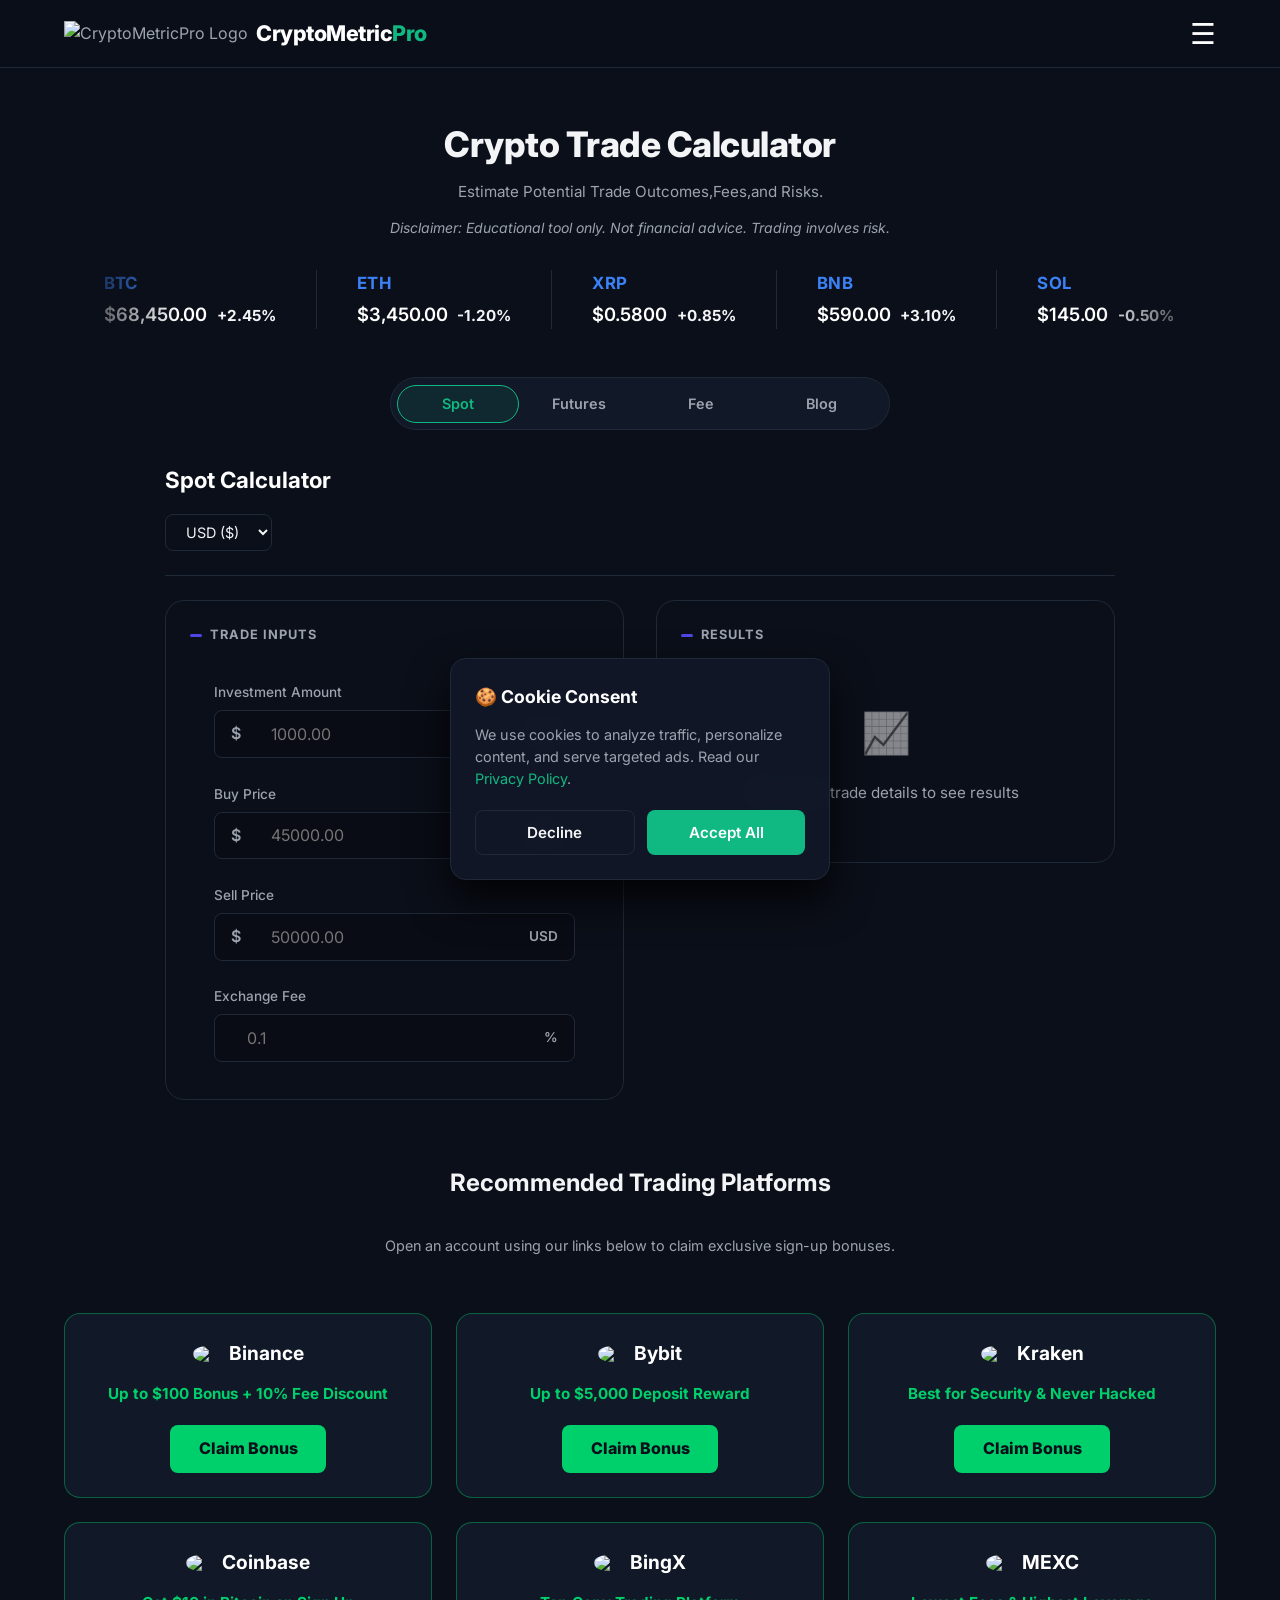
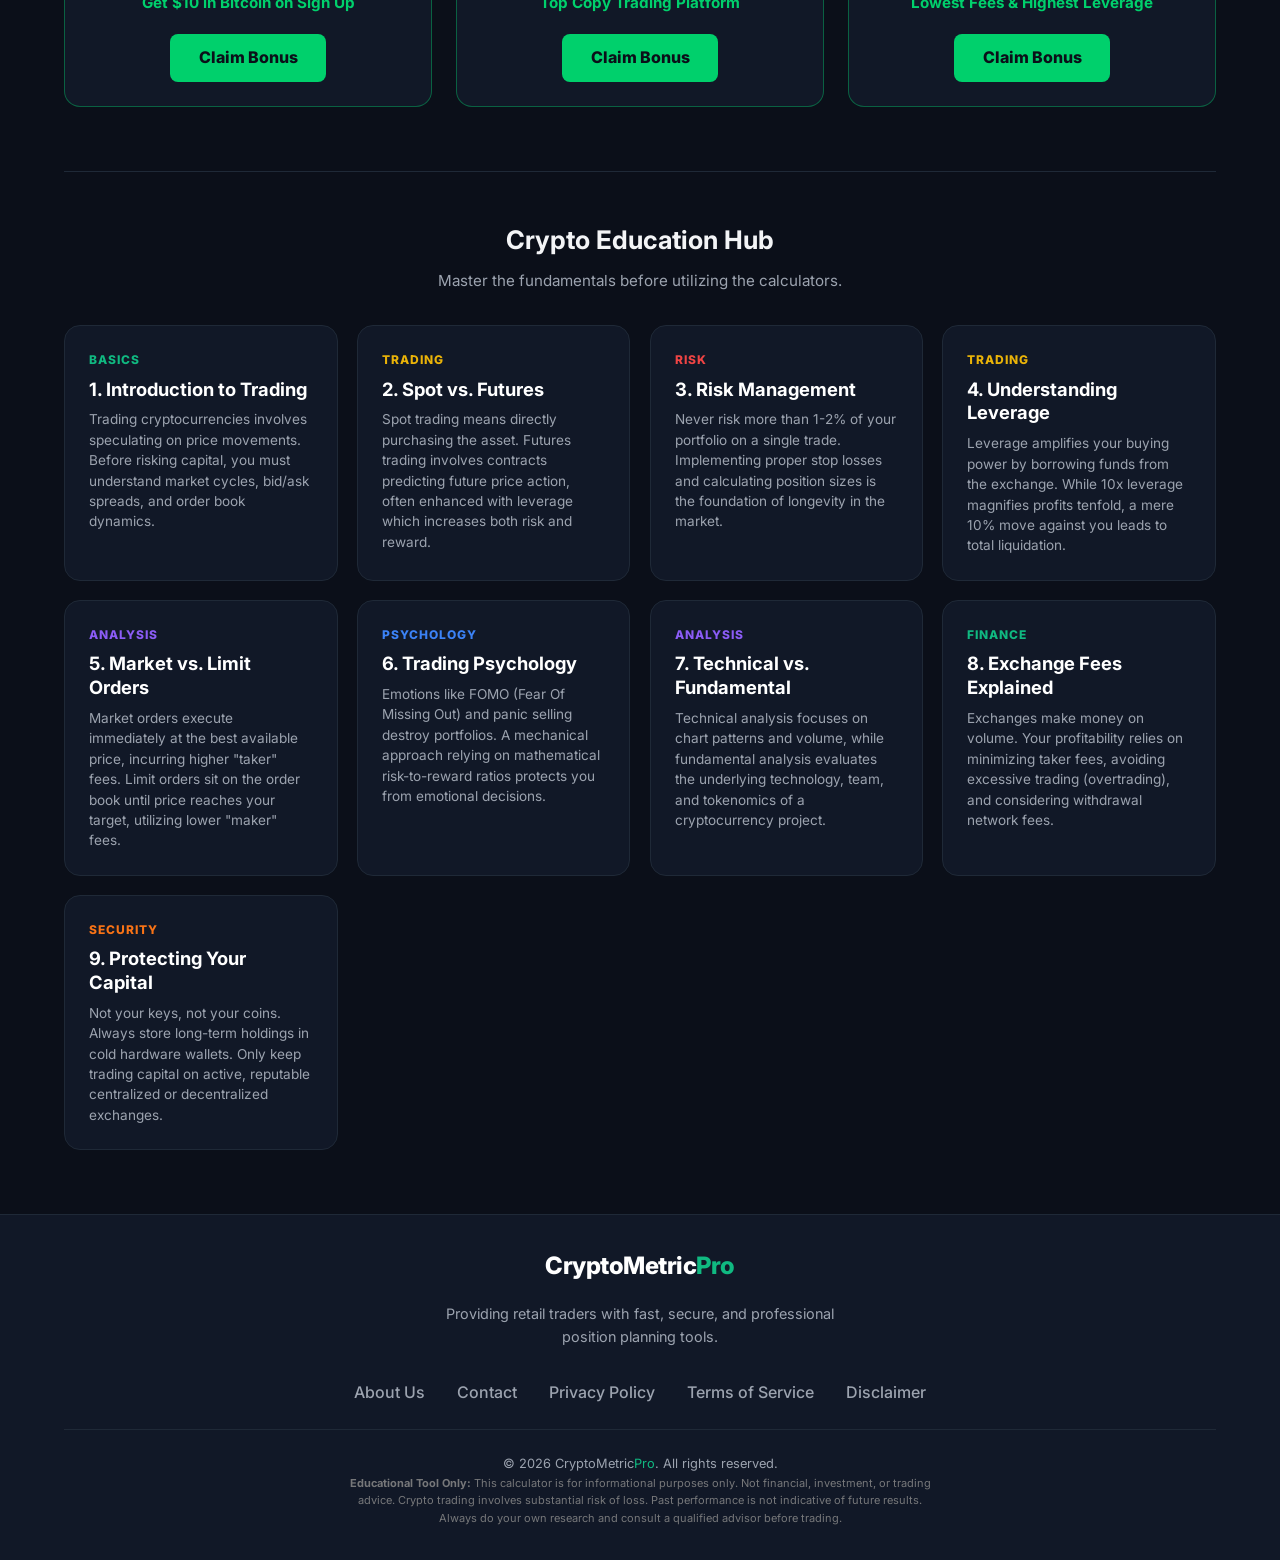
==== commit f111cb02: "Update index.html" ====
--- a/index.html
+++ b/index.html
@@ -40,7 +40,7 @@
             <li><a href="javascript:void(0);" onclick="switchTab('fees'); closeMenu();">Fee Calculator</a></li>
             
             <li><a href="blog/index.html">Blog & News</a></li>
-            <li><a href="learn/index.html">Education Hub</a></li>
+            <li><a href="index.html#education" onclick="closeMenu();">Education Hub</a></li>
             <li><a href="contact.html">Contact Support</a></li>
         </ul>
     </div>
@@ -127,11 +127,8 @@
             
             <!-- ================= SPOT CALCULATOR ================= -->
             <div id="tab-spot" class="tab-content active">
-                
-                <!-- INPUTS CARD -->
                 <div class="premium-card">
                     <div class="card-header"><span class="dash-icon"></span> TRADE INPUTS</div>
-                    
                     <div class="input-block">
                         <label>Investment Amount</label>
                         <div class="input-wrapper">
@@ -159,23 +156,19 @@
                     <div class="input-block">
                         <label>Exchange Fee</label>
                         <div class="input-wrapper">
-                            <input type="number" id="spot-fee" placeholder="0.1" value="0.1" style="padding-left: 1rem;">
+                            <!-- REMOVED THE VALUE="0.1" HERE -->
+                            <input type="number" id="spot-fee" placeholder="0.1" style="padding-left: 1rem;">
                             <span class="suffix">%</span>
                         </div>
                     </div>
                 </div>
 
-                <!-- RESULTS CARD -->
                 <div class="premium-card" style="margin-top: 1rem;">
                     <div class="card-header"><span class="dash-icon"></span> RESULTS</div>
-                    
-                    <!-- Empty State -->
                     <div class="empty-state" id="spot-empty">
                         <div class="empty-icon">📈</div>
                         <p>Fill in your trade details to see results</p>
                     </div>
-
-                    <!-- Filled State -->
                     <div class="filled-state hidden" id="spot-filled">
                         <div class="pnl-section">
                             <p class="pnl-label">NET PROFIT / LOSS</p>
@@ -193,11 +186,8 @@
 
             <!-- ================= FUTURES CALCULATOR ================= -->
             <div id="tab-futures" class="tab-content">
-                
-                <!-- INPUTS CARD -->
                 <div class="premium-card">
                     <div class="card-header"><span class="dash-icon"></span> TRADE INPUTS</div>
-                    
                     <div class="input-block" style="margin-bottom: 1.5rem;">
                         <label>Direction</label>
                         <div class="direction-toggle">
@@ -205,7 +195,6 @@
                             <button class="dir-btn short" id="btn-short">▼ SHORT</button>
                         </div>
                     </div>
-
                     <div class="input-block">
                         <label>Entry Price</label>
                         <div class="input-wrapper">
@@ -225,7 +214,8 @@
                     <div class="input-block">
                         <label>Leverage</label>
                         <div class="input-wrapper">
-                            <input type="number" id="fut-lev" placeholder="10" value="10" style="padding-left: 1rem;">
+                            <!-- REMOVED THE VALUE="10" HERE -->
+                            <input type="number" id="fut-lev" placeholder="10" style="padding-left: 1rem;">
                             <span class="suffix">×</span>
                         </div>
                     </div>
@@ -240,28 +230,25 @@
                     <div class="input-block">
                         <label>Fee %</label>
                         <div class="input-wrapper">
-                            <input type="number" id="fut-fee" placeholder="0.05" value="0.05" style="padding-left: 1rem;">
+                            <!-- REMOVED THE VALUE="0.05" HERE -->
+                            <input type="number" id="fut-fee" placeholder="0.05" style="padding-left: 1rem;">
                             <span class="suffix">%</span>
                         </div>
                     </div>
                 </div>
 
-                <!-- RESULTS CARD -->
                 <div class="premium-card" style="margin-top: 1rem;">
                     <div class="card-header"><span class="dash-icon"></span> RESULTS</div>
-                    
                     <div class="empty-state" id="fut-empty">
                         <div class="empty-icon">📈</div>
                         <p>Fill in your trade details to see results</p>
                     </div>
-
                     <div class="filled-state hidden" id="fut-filled">
                         <div class="pnl-section">
                             <p class="pnl-label">ESTIMATED PNL</p>
                             <h2 class="pnl-value" id="fut-pnl-val"><span id="fut-pnl-sign">+</span><span class="currency-symbol">$</span><span id="fut-pnl">0.00</span></h2>
                             <div class="roi-pill" id="fut-roi-pill"><span id="fut-roi-sign">+</span><span id="fut-roi">0.00</span>% ROI on Margin</div>
                         </div>
-
                         <ul class="results-list">
                             <li><span class="res-label">Position Size</span><span class="res-val"><span class="currency-symbol">$</span><span id="fut-size">0.00</span></span></li>
                             <li><span class="res-label">Leverage</span><span class="res-val"><span id="fut-disp-lev">0</span>.00×</span></li>
@@ -269,11 +256,7 @@
                             <li><span class="res-label">Total Fees</span><span class="res-val" style="color: var(--accent-loss);">-<span class="currency-symbol">$</span><span id="fut-fees-total">0.00</span></span></li>
                             <li><span class="res-label">Liq. Price (approx)</span><span class="res-val" style="color: var(--accent-loss);"><span class="currency-symbol">$</span><span id="fut-liq">0.00</span></span></li>
                         </ul>
-
-                        <div class="warning-box">
-                            <span class="warn-icon">⚠</span>
-                            <p>Liquidation price is approximate. Verify on your exchange.</p>
-                        </div>
+                        <div class="warning-box"><span class="warn-icon">⚠</span><p>Liquidation price is approximate. Verify on your exchange.</p></div>
                     </div>
                 </div>
             </div>
@@ -293,7 +276,8 @@
                     <div class="input-block">
                         <label>Fee Percentage</label>
                         <div class="input-wrapper">
-                            <input type="number" id="fee-pct" placeholder="0.1" value="0.1" style="padding-left: 1rem;">
+                            <!-- REMOVED THE VALUE="0.1" HERE -->
+                            <input type="number" id="fee-pct" placeholder="0.1" style="padding-left: 1rem;">
                             <span class="suffix">%</span>
                         </div>
                     </div>
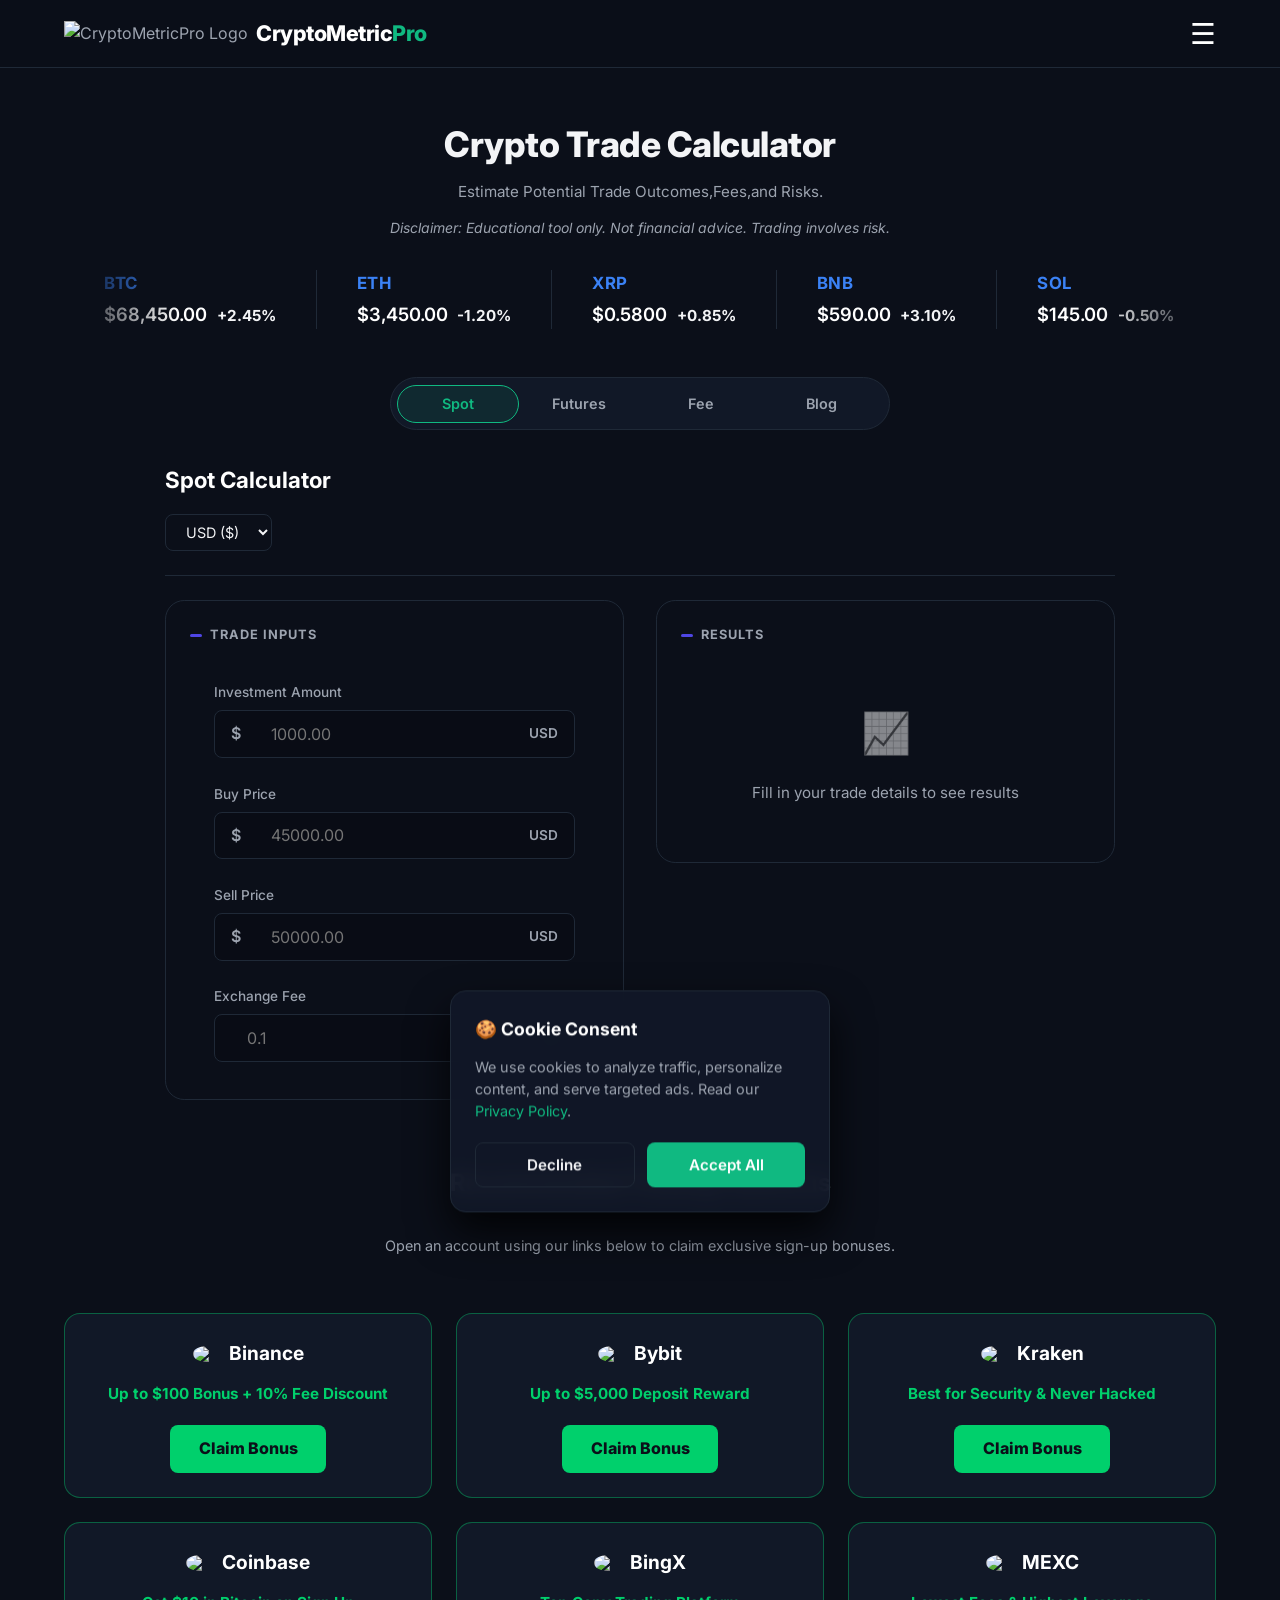
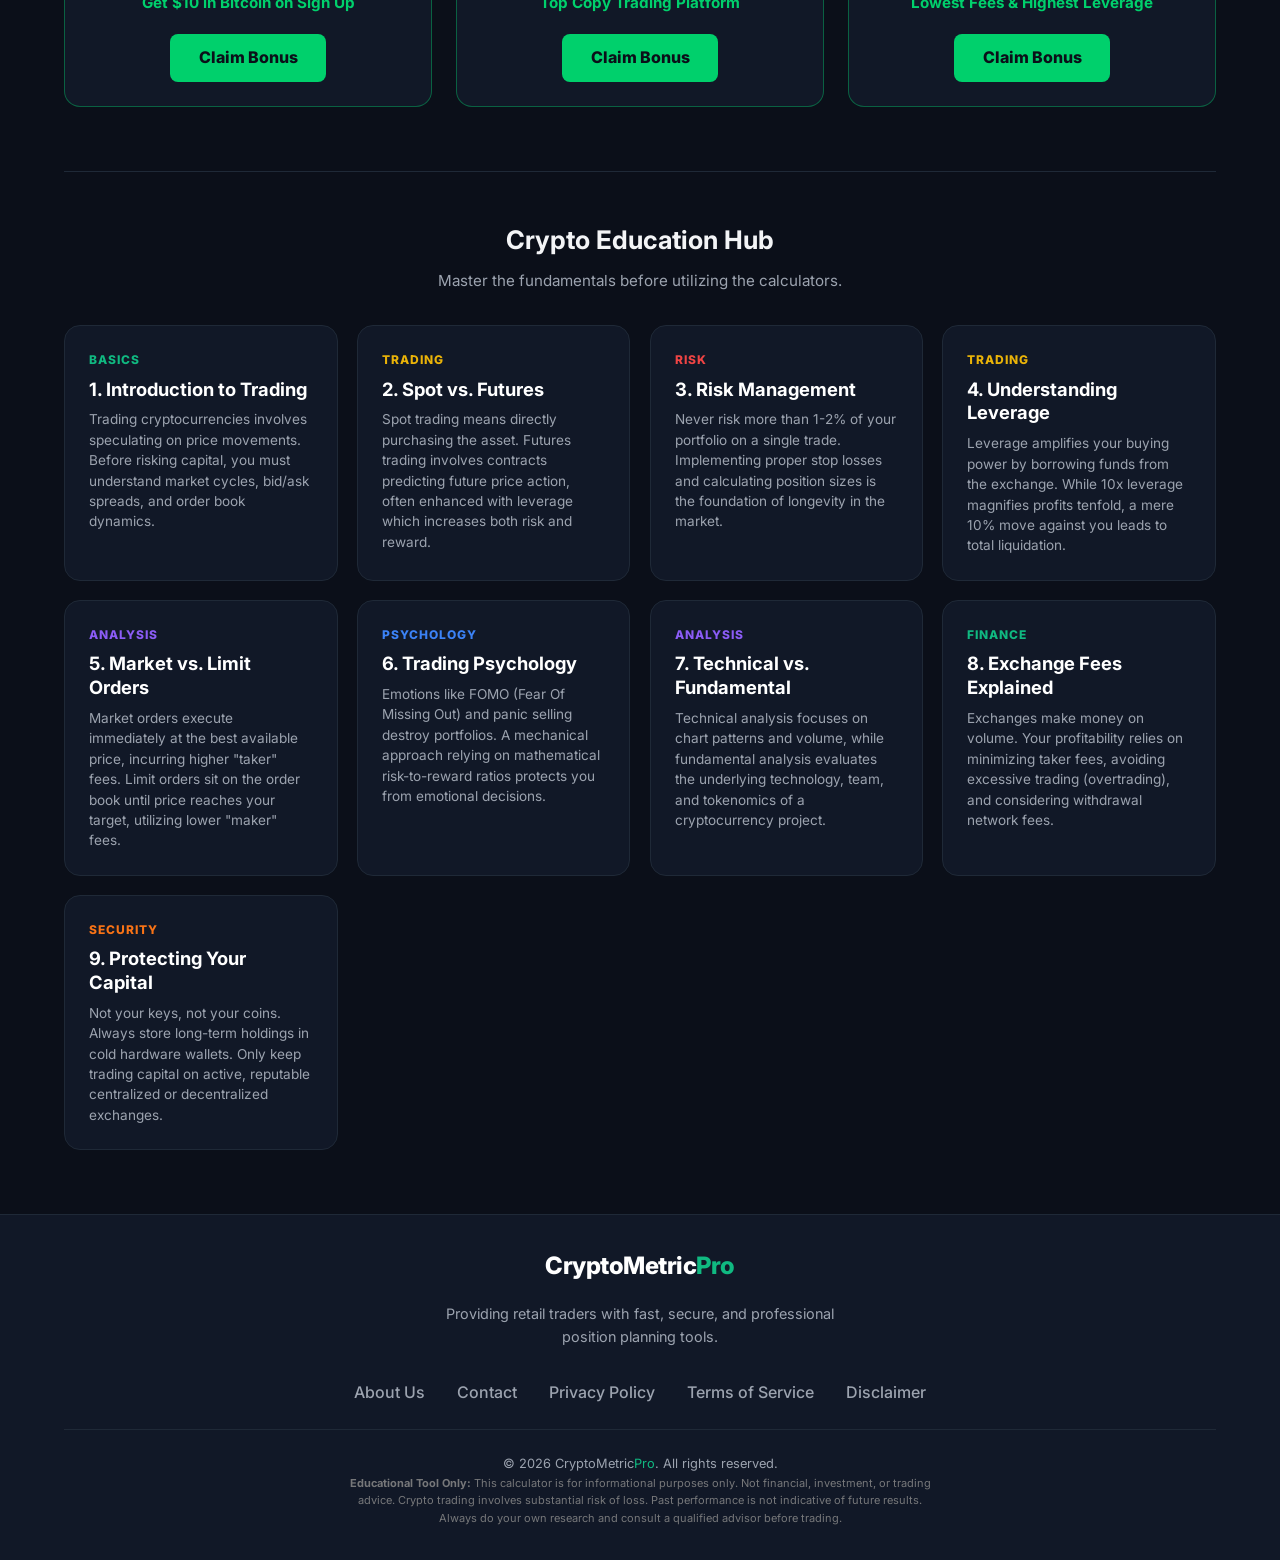
==== commit 176ee2f5: "Update index.html" ====
--- a/index.html
+++ b/index.html
@@ -127,8 +127,11 @@
             
             <!-- ================= SPOT CALCULATOR ================= -->
             <div id="tab-spot" class="tab-content active">
+                
+                <!-- INPUTS CARD -->
                 <div class="premium-card">
                     <div class="card-header"><span class="dash-icon"></span> TRADE INPUTS</div>
+                    
                     <div class="input-block">
                         <label>Investment Amount</label>
                         <div class="input-wrapper">
@@ -156,19 +159,23 @@
                     <div class="input-block">
                         <label>Exchange Fee</label>
                         <div class="input-wrapper">
-                            <!-- REMOVED THE VALUE="0.1" HERE -->
                             <input type="number" id="spot-fee" placeholder="0.1" style="padding-left: 1rem;">
                             <span class="suffix">%</span>
                         </div>
                     </div>
                 </div>
 
+                <!-- RESULTS CARD -->
                 <div class="premium-card" style="margin-top: 1rem;">
                     <div class="card-header"><span class="dash-icon"></span> RESULTS</div>
+                    
+                    <!-- Empty State -->
                     <div class="empty-state" id="spot-empty">
                         <div class="empty-icon">📈</div>
                         <p>Fill in your trade details to see results</p>
                     </div>
+
+                    <!-- Filled State -->
                     <div class="filled-state hidden" id="spot-filled">
                         <div class="pnl-section">
                             <p class="pnl-label">NET PROFIT / LOSS</p>
@@ -186,8 +193,11 @@
 
             <!-- ================= FUTURES CALCULATOR ================= -->
             <div id="tab-futures" class="tab-content">
+                
+                <!-- INPUTS CARD -->
                 <div class="premium-card">
                     <div class="card-header"><span class="dash-icon"></span> TRADE INPUTS</div>
+                    
                     <div class="input-block" style="margin-bottom: 1.5rem;">
                         <label>Direction</label>
                         <div class="direction-toggle">
@@ -195,6 +205,7 @@
                             <button class="dir-btn short" id="btn-short">▼ SHORT</button>
                         </div>
                     </div>
+
                     <div class="input-block">
                         <label>Entry Price</label>
                         <div class="input-wrapper">
@@ -214,7 +225,6 @@
                     <div class="input-block">
                         <label>Leverage</label>
                         <div class="input-wrapper">
-                            <!-- REMOVED THE VALUE="10" HERE -->
                             <input type="number" id="fut-lev" placeholder="10" style="padding-left: 1rem;">
                             <span class="suffix">×</span>
                         </div>
@@ -230,25 +240,28 @@
                     <div class="input-block">
                         <label>Fee %</label>
                         <div class="input-wrapper">
-                            <!-- REMOVED THE VALUE="0.05" HERE -->
                             <input type="number" id="fut-fee" placeholder="0.05" style="padding-left: 1rem;">
                             <span class="suffix">%</span>
                         </div>
                     </div>
                 </div>
 
+                <!-- RESULTS CARD -->
                 <div class="premium-card" style="margin-top: 1rem;">
                     <div class="card-header"><span class="dash-icon"></span> RESULTS</div>
+                    
                     <div class="empty-state" id="fut-empty">
                         <div class="empty-icon">📈</div>
                         <p>Fill in your trade details to see results</p>
                     </div>
+
                     <div class="filled-state hidden" id="fut-filled">
                         <div class="pnl-section">
                             <p class="pnl-label">ESTIMATED PNL</p>
                             <h2 class="pnl-value" id="fut-pnl-val"><span id="fut-pnl-sign">+</span><span class="currency-symbol">$</span><span id="fut-pnl">0.00</span></h2>
                             <div class="roi-pill" id="fut-roi-pill"><span id="fut-roi-sign">+</span><span id="fut-roi">0.00</span>% ROI on Margin</div>
                         </div>
+
                         <ul class="results-list">
                             <li><span class="res-label">Position Size</span><span class="res-val"><span class="currency-symbol">$</span><span id="fut-size">0.00</span></span></li>
                             <li><span class="res-label">Leverage</span><span class="res-val"><span id="fut-disp-lev">0</span>.00×</span></li>
@@ -256,7 +269,11 @@
                             <li><span class="res-label">Total Fees</span><span class="res-val" style="color: var(--accent-loss);">-<span class="currency-symbol">$</span><span id="fut-fees-total">0.00</span></span></li>
                             <li><span class="res-label">Liq. Price (approx)</span><span class="res-val" style="color: var(--accent-loss);"><span class="currency-symbol">$</span><span id="fut-liq">0.00</span></span></li>
                         </ul>
-                        <div class="warning-box"><span class="warn-icon">⚠</span><p>Liquidation price is approximate. Verify on your exchange.</p></div>
+
+                        <div class="warning-box">
+                            <span class="warn-icon">⚠</span>
+                            <p>Liquidation price is approximate. Verify on your exchange.</p>
+                        </div>
                     </div>
                 </div>
             </div>
@@ -276,7 +293,6 @@
                     <div class="input-block">
                         <label>Fee Percentage</label>
                         <div class="input-wrapper">
-                            <!-- REMOVED THE VALUE="0.1" HERE -->
                             <input type="number" id="fee-pct" placeholder="0.1" style="padding-left: 1rem;">
                             <span class="suffix">%</span>
                         </div>
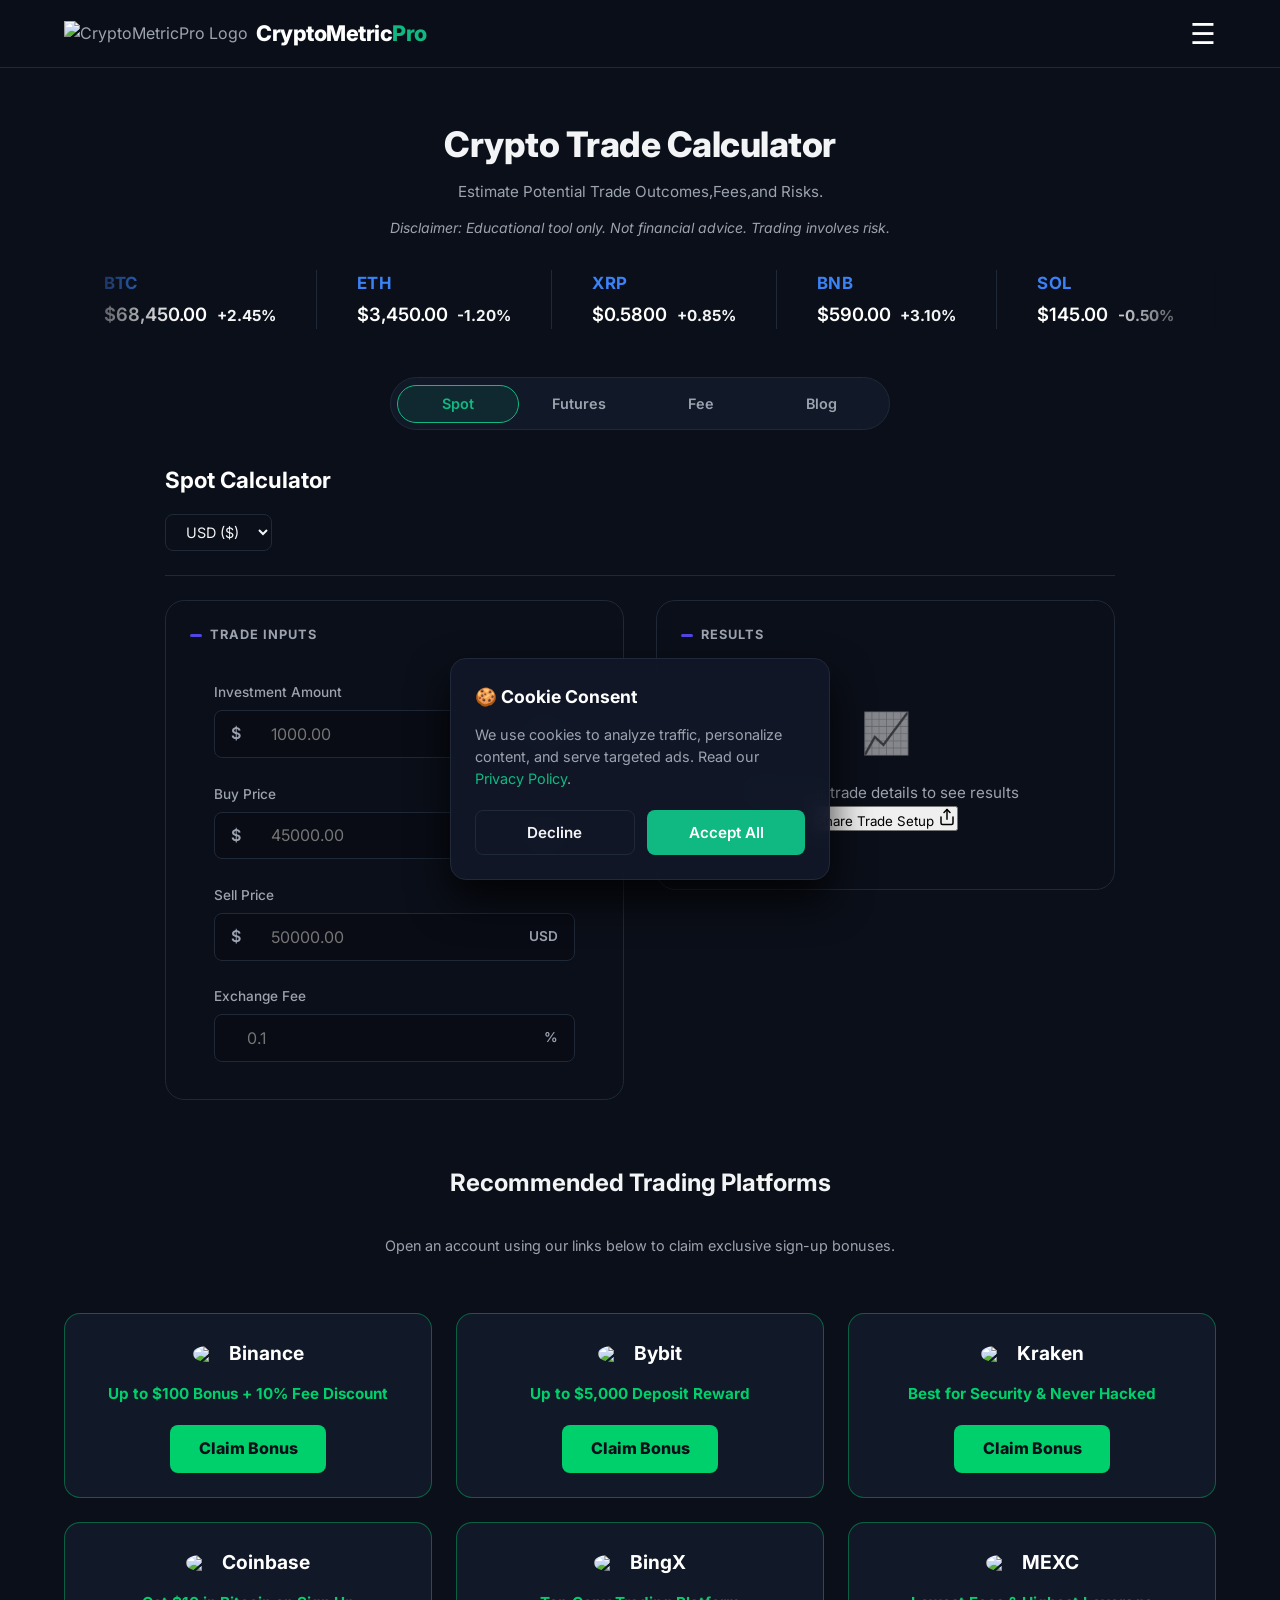
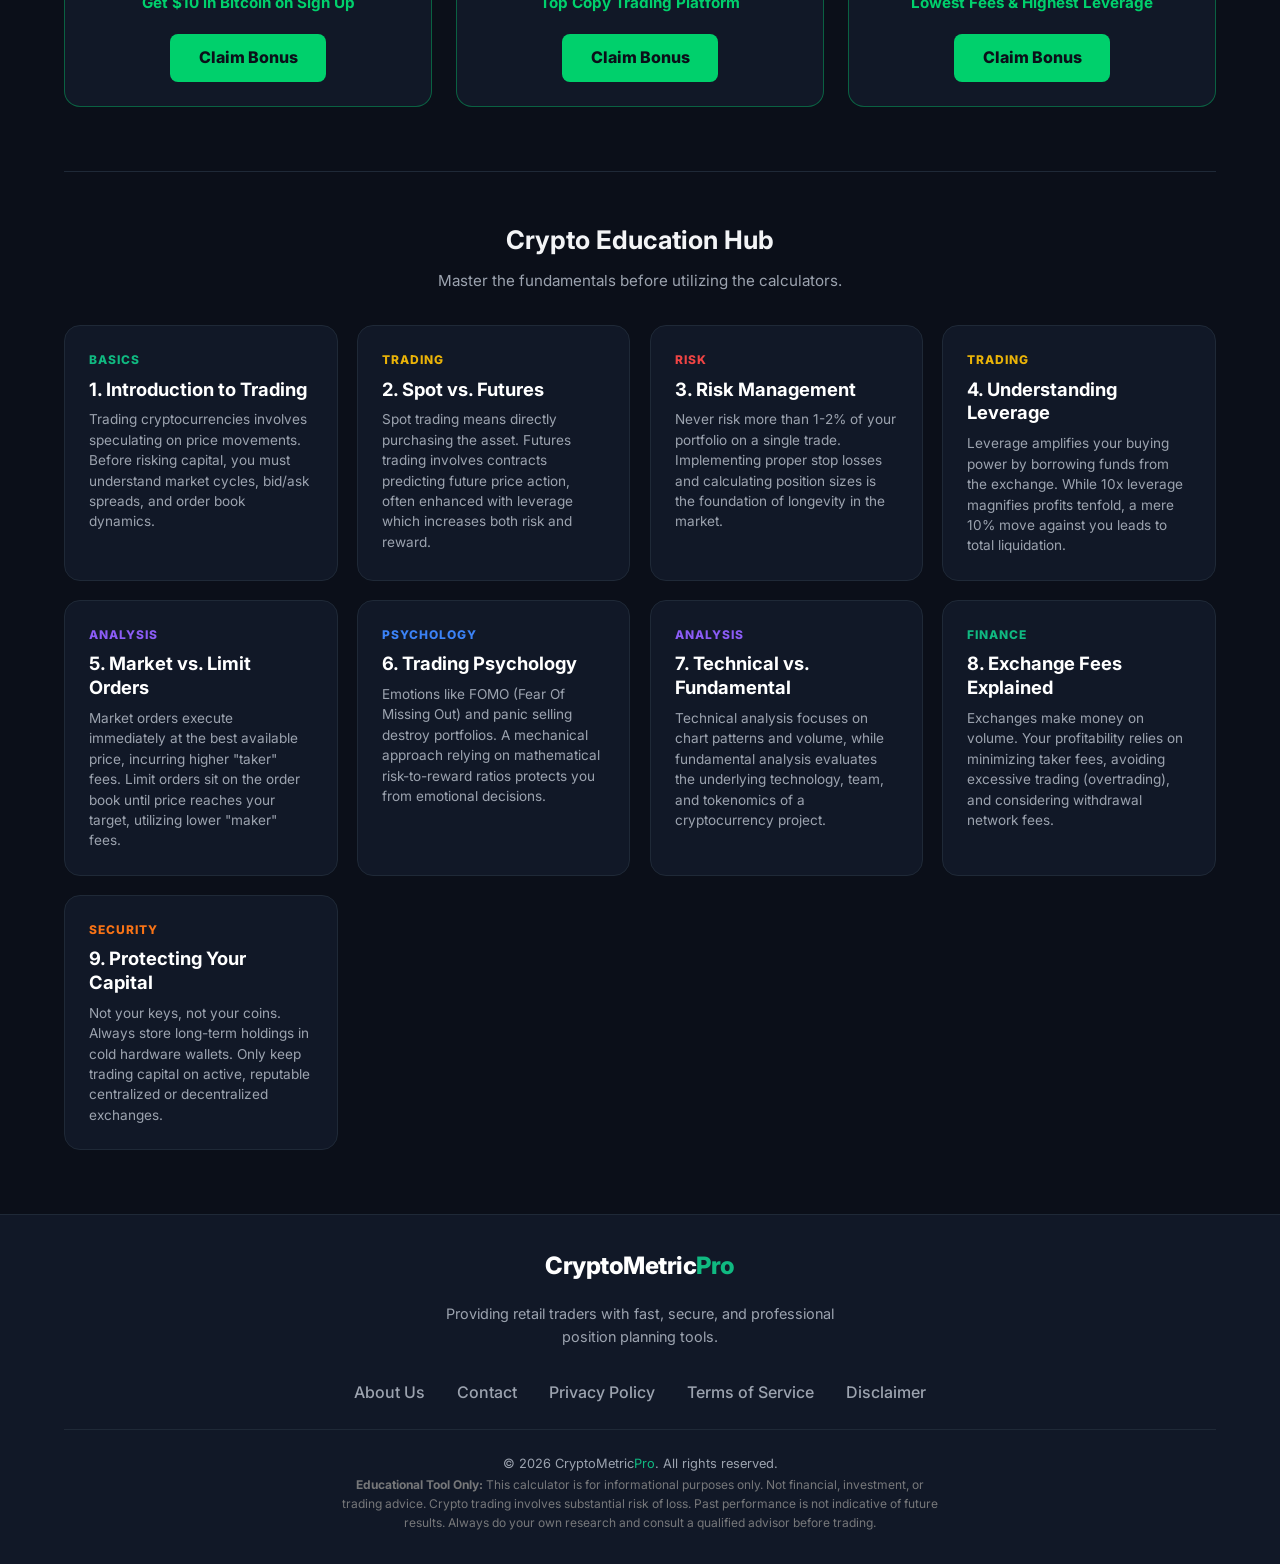
==== commit 2fed21ce: "Update index.html" ====
--- a/index.html
+++ b/index.html
@@ -173,6 +173,14 @@
                     <div class="empty-state" id="spot-empty">
                         <div class="empty-icon">📈</div>
                         <p>Fill in your trade details to see results</p>
+                        </ul>
+                        <!-- ADD THIS SHARE BUTTON -->
+                        <button class="btn-share-result" onclick="shareResult('spot')">
+                            Share Trade Setup
+                            <svg width="18" height="18" fill="none" stroke="currentColor" stroke-width="2" stroke-linecap="round" stroke-linejoin="round" viewBox="0 0 24 24"><path d="M4 12v8a2 2 0 0 0 2 2h12a2 2 0 0 0 2-2v-8"></path><polyline points="16 6 12 2 8 6"></polyline><line x1="12" y1="2" x2="12" y2="15"></line></svg>
+                        </button>
+                    </div>
+                </div>
                     </div>
 
                     <!-- Filled State -->
@@ -253,6 +261,13 @@
                     <div class="empty-state" id="fut-empty">
                         <div class="empty-icon">📈</div>
                         <p>Fill in your trade details to see results</p>
+                        </div>
+                        <!-- ADD THIS SHARE BUTTON -->
+                        <button class="btn-share-result" onclick="shareResult('futures')">
+                            Share Trade Setup
+                            <svg width="18" height="18" fill="none" stroke="currentColor" stroke-width="2" stroke-linecap="round" stroke-linejoin="round" viewBox="0 0 24 24"><path d="M4 12v8a2 2 0 0 0 2 2h12a2 2 0 0 0 2-2v-8"></path><polyline points="16 6 12 2 8 6"></polyline><line x1="12" y1="2" x2="12" y2="15"></line></svg>
+                        </button>
+                    </div>
                     </div>
 
                     <div class="filled-state hidden" id="fut-filled">
@@ -264,7 +279,7 @@
 
                         <ul class="results-list">
                             <li><span class="res-label">Position Size</span><span class="res-val"><span class="currency-symbol">$</span><span id="fut-size">0.00</span></span></li>
-                            <li><span class="res-label">Leverage</span><span class="res-val"><span id="fut-disp-lev">0</span>.00×</span></li>
+                            <li><span class="res-label">Leverage</span><span class="res-val"><span id="fut-disp-lev">0.00</span>×</span></li>
                             <li><span class="res-label">Direction</span><span class="res-val" id="fut-disp-dir" style="color: var(--accent);">▲ Long</span></li>
                             <li><span class="res-label">Total Fees</span><span class="res-val" style="color: var(--accent-loss);">-<span class="currency-symbol">$</span><span id="fut-fees-total">0.00</span></span></li>
                             <li><span class="res-label">Liq. Price (approx)</span><span class="res-val" style="color: var(--accent-loss);"><span class="currency-symbol">$</span><span id="fut-liq">0.00</span></span></li>
@@ -304,6 +319,13 @@
                     <div class="empty-state" id="fee-empty">
                         <div class="empty-icon">📈</div>
                         <p>Fill in your trade details to see results</p>
+                        </ul>
+                        <!-- ADD THIS SHARE BUTTON -->
+                        <button class="btn-share-result" onclick="shareResult('fees')">
+                            Share Calculation
+                            <svg width="18" height="18" fill="none" stroke="currentColor" stroke-width="2" stroke-linecap="round" stroke-linejoin="round" viewBox="0 0 24 24"><path d="M4 12v8a2 2 0 0 0 2 2h12a2 2 0 0 0 2-2v-8"></path><polyline points="16 6 12 2 8 6"></polyline><line x1="12" y1="2" x2="12" y2="15"></line></svg>
+                        </button>
+                    </div>
                     </div>
                     <div class="filled-state hidden" id="fee-filled">
                         <div class="pnl-section">
--- a/css/styles.css
+++ b/css/styles.css
@@ -184,7 +184,7 @@
 .results-list li { display: flex; justify-content: space-between; align-items: center; }
 .res-label { display: flex; align-items: center; gap: 0.6rem; color: var(--text-muted); font-size: 0.95rem; }
 .res-label::before { content: ""; width: 6px; height: 6px; border-radius: 50%; background: #4B5563; display: block; }
-.res-val { color: #fff; font-weight: 600; font-size: 1.05rem; font-family: monospace, sans-serif; }
+.res-val { color: #fff; font-weight: 600; font-size: 1.05rem; }
 
 /* Warning Box */
 .warning-box {
@@ -703,7 +703,7 @@
 }
 
 .footer-legal-text {
-    font-size: 11px;             /* Industry standard for footer disclaimers */
+    font-size: 12px;             /* Industry standard for footer disclaimers */
     color: #888888;              /* Muted grey so it doesn't distract from links */
     line-height: 1.6;            /* Makes the block of text easier to read */
     max-width: 600px;            /* Keeps the text from stretching too wide on desktop */
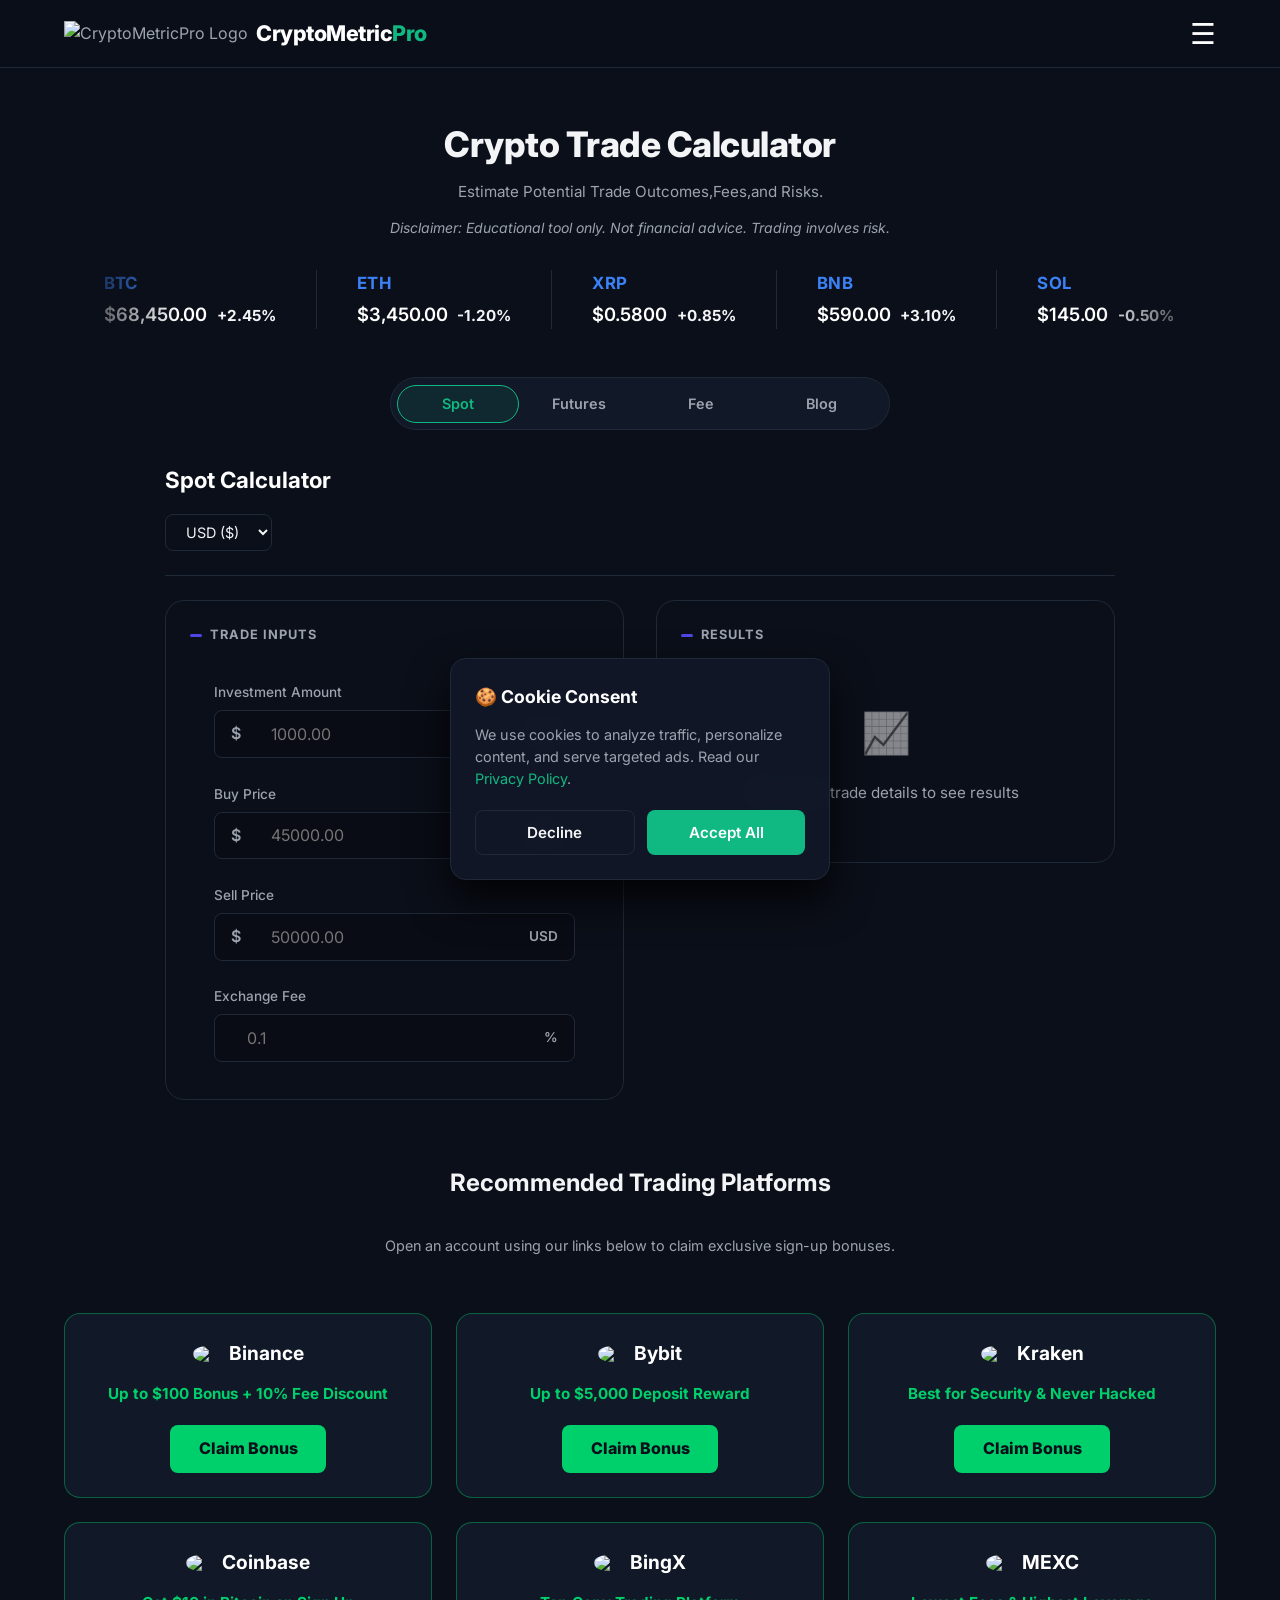
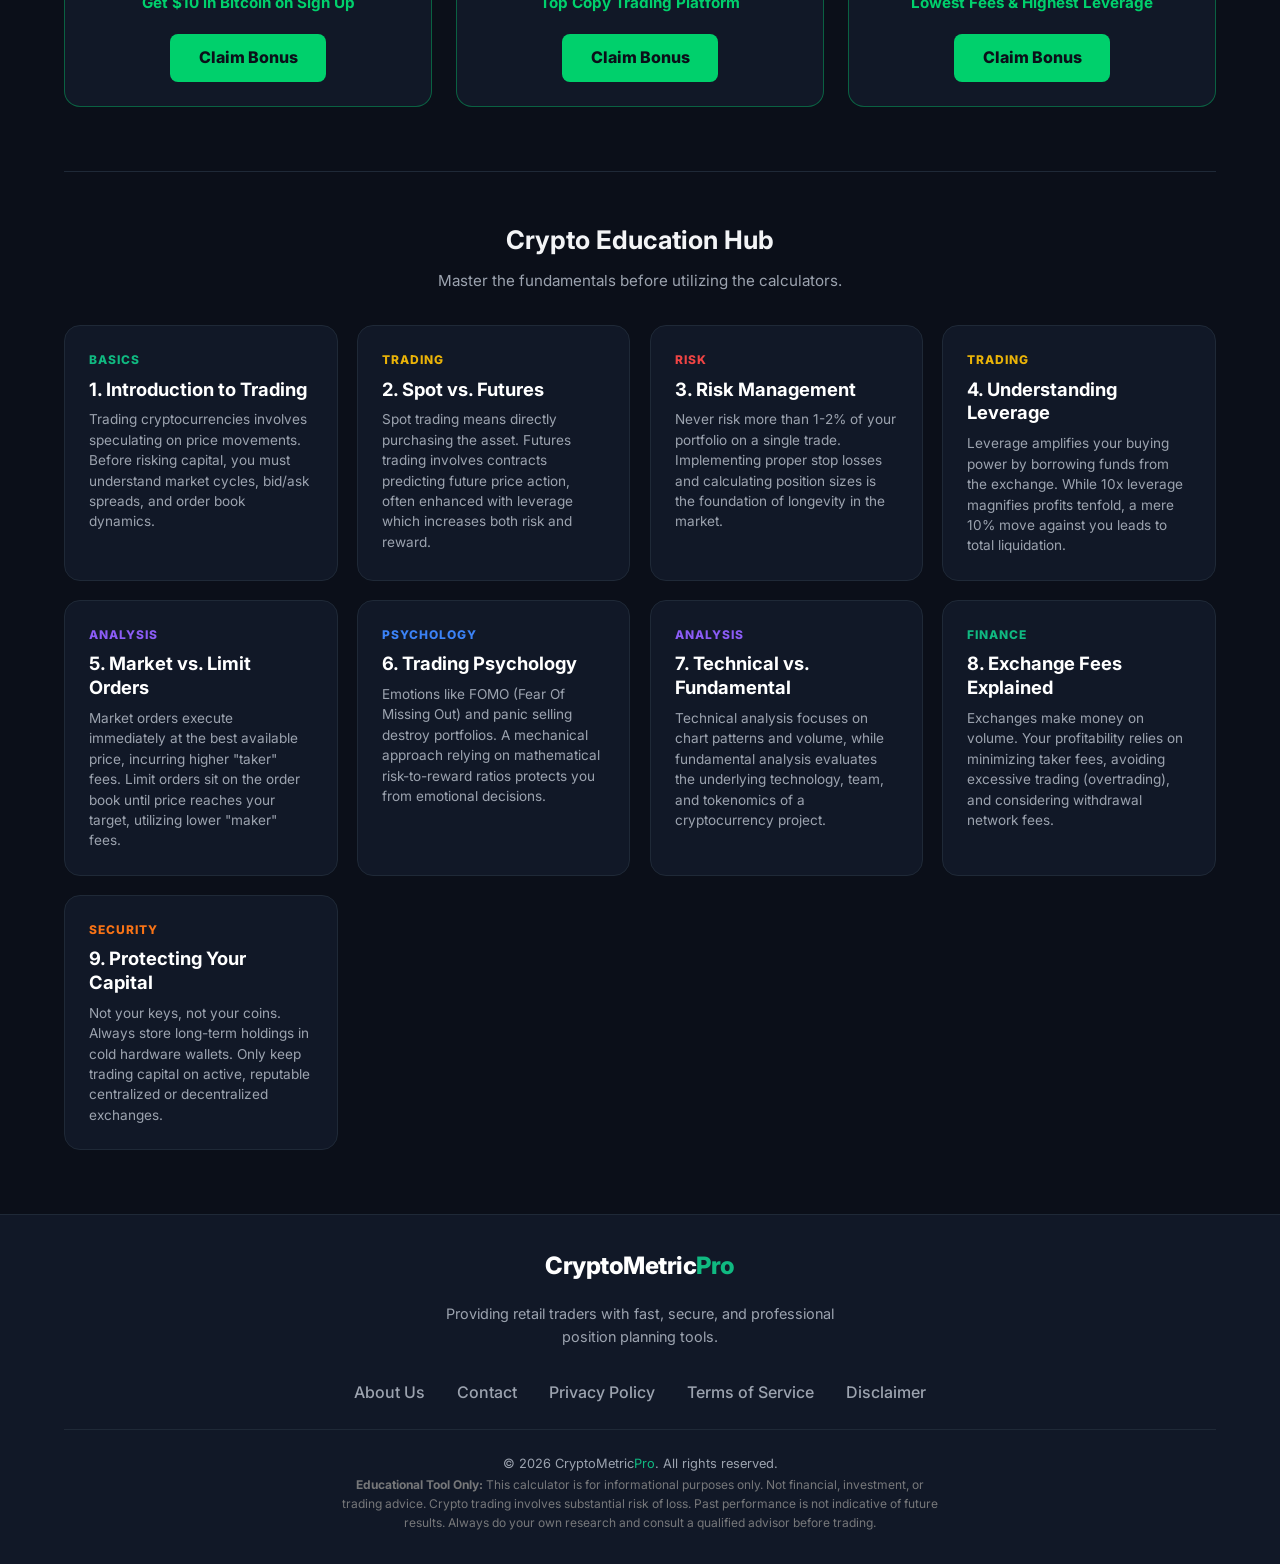
==== commit 5686745b: "Update index.html" ====
--- a/index.html
+++ b/index.html
@@ -38,7 +38,7 @@
             <li><a href="javascript:void(0);" class="active-link" onclick="switchTab('spot'); closeMenu();">Spot Calculator</a></li>
             <li><a href="javascript:void(0);" onclick="switchTab('futures'); closeMenu();">Futures Calculator</a></li>
             <li><a href="javascript:void(0);" onclick="switchTab('fees'); closeMenu();">Fee Calculator</a></li>
-            
+            <li><a href="tools/dca.html">DCA Calculator</a></li>
             <li><a href="blog/index.html">Blog & News</a></li>
             <li><a href="index.html#education" onclick="closeMenu();">Education Hub</a></li>
             <li><a href="contact.html">Contact Support</a></li>
@@ -173,14 +173,6 @@
                     <div class="empty-state" id="spot-empty">
                         <div class="empty-icon">📈</div>
                         <p>Fill in your trade details to see results</p>
-                        </ul>
-                        <!-- ADD THIS SHARE BUTTON -->
-                        <button class="btn-share-result" onclick="shareResult('spot')">
-                            Share Trade Setup
-                            <svg width="18" height="18" fill="none" stroke="currentColor" stroke-width="2" stroke-linecap="round" stroke-linejoin="round" viewBox="0 0 24 24"><path d="M4 12v8a2 2 0 0 0 2 2h12a2 2 0 0 0 2-2v-8"></path><polyline points="16 6 12 2 8 6"></polyline><line x1="12" y1="2" x2="12" y2="15"></line></svg>
-                        </button>
-                    </div>
-                </div>
                     </div>
 
                     <!-- Filled State -->
@@ -195,6 +187,12 @@
                             <li><span class="res-label">Gross Value</span><span class="res-val"><span class="currency-symbol">$</span><span id="spot-gross">0.00</span></span></li>
                             <li><span class="res-label">Total Fees</span><span class="res-val" style="color: var(--accent-loss);">-<span class="currency-symbol">$</span><span id="spot-total-fees">0.00</span></span></li>
                         </ul>
+                        
+                        <!-- SHARE BUTTON PERFECTLY PLACED -->
+                        <button class="btn-share-result" onclick="shareResult('spot')">
+                            Share Trade Setup
+                            <svg width="18" height="18" fill="none" stroke="currentColor" stroke-width="2" stroke-linecap="round" stroke-linejoin="round" viewBox="0 0 24 24"><path d="M4 12v8a2 2 0 0 0 2 2h12a2 2 0 0 0 2-2v-8"></path><polyline points="16 6 12 2 8 6"></polyline><line x1="12" y1="2" x2="12" y2="15"></line></svg>
+                        </button>
                     </div>
                 </div>
             </div>
@@ -261,13 +259,6 @@
                     <div class="empty-state" id="fut-empty">
                         <div class="empty-icon">📈</div>
                         <p>Fill in your trade details to see results</p>
-                        </div>
-                        <!-- ADD THIS SHARE BUTTON -->
-                        <button class="btn-share-result" onclick="shareResult('futures')">
-                            Share Trade Setup
-                            <svg width="18" height="18" fill="none" stroke="currentColor" stroke-width="2" stroke-linecap="round" stroke-linejoin="round" viewBox="0 0 24 24"><path d="M4 12v8a2 2 0 0 0 2 2h12a2 2 0 0 0 2-2v-8"></path><polyline points="16 6 12 2 8 6"></polyline><line x1="12" y1="2" x2="12" y2="15"></line></svg>
-                        </button>
-                    </div>
                     </div>
 
                     <div class="filled-state hidden" id="fut-filled">
@@ -289,6 +280,12 @@
                             <span class="warn-icon">⚠</span>
                             <p>Liquidation price is approximate. Verify on your exchange.</p>
                         </div>
+                        
+                        <!-- SHARE BUTTON PERFECTLY PLACED -->
+                        <button class="btn-share-result" onclick="shareResult('futures')">
+                            Share Trade Setup
+                            <svg width="18" height="18" fill="none" stroke="currentColor" stroke-width="2" stroke-linecap="round" stroke-linejoin="round" viewBox="0 0 24 24"><path d="M4 12v8a2 2 0 0 0 2 2h12a2 2 0 0 0 2-2v-8"></path><polyline points="16 6 12 2 8 6"></polyline><line x1="12" y1="2" x2="12" y2="15"></line></svg>
+                        </button>
                     </div>
                 </div>
             </div>
@@ -319,22 +316,21 @@
                     <div class="empty-state" id="fee-empty">
                         <div class="empty-icon">📈</div>
                         <p>Fill in your trade details to see results</p>
+                    </div>
+                    <div class="filled-state hidden" id="fee-filled">
+                        <div class="pnl-section">
+                            <p class="pnl-label">FEE COST</p>
+                            <h2 class="pnl-value loss" style="color: var(--accent-loss);">-<span class="currency-symbol">$</span><span id="fee-total">0.00</span></h2>
+                        </div>
+                        <ul class="results-list">
+                            <li><span class="res-label">Amount After Fee</span><span class="res-val"><span class="currency-symbol">$</span><span id="fee-after">0.00</span></span></li>
                         </ul>
-                        <!-- ADD THIS SHARE BUTTON -->
+                        
+                        <!-- SHARE BUTTON PERFECTLY PLACED -->
                         <button class="btn-share-result" onclick="shareResult('fees')">
                             Share Calculation
                             <svg width="18" height="18" fill="none" stroke="currentColor" stroke-width="2" stroke-linecap="round" stroke-linejoin="round" viewBox="0 0 24 24"><path d="M4 12v8a2 2 0 0 0 2 2h12a2 2 0 0 0 2-2v-8"></path><polyline points="16 6 12 2 8 6"></polyline><line x1="12" y1="2" x2="12" y2="15"></line></svg>
                         </button>
-                    </div>
-                    </div>
-                    <div class="filled-state hidden" id="fee-filled">
-                        <div class="pnl-section">
-                            <p class="pnl-label">FEE COST</p>
-                            <h2 class="pnl-value loss" style="color: var(--accent-loss);">-<span class="currency-symbol">$</span><span id="fee-total">0.00</span></h2>
-                        </div>
-                        <ul class="results-list">
-                            <li><span class="res-label">Amount After Fee</span><span class="res-val"><span class="currency-symbol">$</span><span id="fee-after">0.00</span></span></li>
-                        </ul>
                     </div>
                 </div>
             </div>
--- a/css/styles.css
+++ b/css/styles.css
@@ -712,3 +712,88 @@
     font-weight: 400;            /* Keeps it thin and clean */
     opacity: 0.85;               /* Blends perfectly with your dark theme */
 }
+
+/* ======== SHARE RESULTS BUTTON ======== */
+.btn-share-result {
+    width: 100%;
+    margin-top: 1.5rem;
+    background: rgba(16, 185, 129, 0.1);
+    border: 1px solid var(--accent);
+    color: var(--accent);
+    padding: 0.8rem;
+    border-radius: 0.8rem;
+    font-weight: 700;
+    font-size: 1rem;
+    cursor: pointer;
+    display: flex;
+    align-items: center;
+    justify-content: center;
+    gap: 0.5rem;
+    transition: all 0.2s ease;
+}
+.btn-share-result:hover {
+    background: var(--accent);
+    color: #fff;
+    transform: translateY(-2px);
+    box-shadow: 0 5px 15px rgba(16, 185, 129, 0.3);
+}
+
+/* ======================================================= */
+/* ======== CRYPTO DCA CALCULATOR PREMIUM UI ======== */
+/* ======================================================= */
+.dca-page { background-color: #0B0F1A; }
+.dca-container { max-width: 1000px; padding-bottom: 4rem; }
+.dca-grid { display: grid; grid-template-columns: 1fr; gap: 2rem; align-items: start; }
+
+@media (min-width: 768px) {
+    .dca-grid { grid-template-columns: 380px 1fr; }
+}
+
+.dca-card { background: #121826; border-radius: 16px; padding: 1.5rem; box-shadow: 0 10px 30px rgba(0,0,0,0.3); border: 1px solid rgba(255,255,255,0.05); }
+.dca-card-header { font-size: 0.8rem; font-weight: 800; color: #8A93A6; letter-spacing: 1.5px; margin-bottom: 1.5rem; border-bottom: 1px solid rgba(255,255,255,0.05); padding-bottom: 0.8rem; }
+
+.dca-input-block { margin-bottom: 1.2rem; }
+.dca-input-block label { display: block; font-size: 0.9rem; color: #8A93A6; margin-bottom: 0.5rem; font-weight: 600; }
+.dca-input-wrapper { position: relative; display: flex; align-items: center; background: #0B0F1A; border: 1px solid #2A3241; border-radius: 12px; padding: 0.8rem 1rem; transition: 0.3s; }
+.dca-input-wrapper:focus-within { border-color: #00FFA3; box-shadow: 0 0 10px rgba(0, 255, 163, 0.1); }
+.dca-input-wrapper input { flex: 1; background: transparent; border: none; color: #E6E8EC; font-size: 1.05rem; font-weight: 600; outline: none; width: 100%; padding-left: 1.5rem; }
+.dca-prefix { position: absolute; left: 1rem; color: #8A93A6; font-weight: 600; }
+.dca-suffix { position: absolute; right: 1rem; color: #8A93A6; font-size: 0.9rem; }
+
+/* Custom Slider */
+.dca-slider { -webkit-appearance: none; width: 100%; height: 6px; border-radius: 3px; background: #2A3241; outline: none; margin-top: 0.5rem; }
+.dca-slider::-webkit-slider-thumb { -webkit-appearance: none; appearance: none; width: 20px; height: 20px; border-radius: 50%; background: #00FFA3; cursor: pointer; box-shadow: 0 0 10px rgba(0,255,163,0.5); }
+
+/* Toggle Buttons */
+.dca-toggle-group { display: flex; background: #0B0F1A; border-radius: 10px; border: 1px solid #2A3241; overflow: hidden; }
+.dca-toggle-btn { flex: 1; padding: 0.7rem; background: transparent; border: none; color: #8A93A6; font-weight: 600; cursor: pointer; transition: 0.3s; font-size: 0.85rem; }
+.dca-toggle-btn.active { background: rgba(0, 255, 163, 0.1); color: #00FFA3; }
+
+/* Advanced Settings */
+.dca-advanced { margin-top: 1.5rem; border-top: 1px solid rgba(255,255,255,0.05); padding-top: 1rem; }
+.dca-advanced summary { color: #8A93A6; font-size: 0.9rem; font-weight: 600; cursor: pointer; outline: none; list-style: none; }
+.dca-advanced summary::-webkit-details-marker { display: none; }
+.dca-advanced-content { margin-top: 1rem; animation: fadeIn 0.3s ease; }
+
+/* Metrics Grid */
+.dca-metrics-grid { display: grid; grid-template-columns: repeat(2, 1fr); gap: 1rem; }
+.dca-metric-card { background: #121826; border: 1px solid rgba(255,255,255,0.05); border-radius: 16px; padding: 1.2rem; display: flex; flex-direction: column; justify-content: center; }
+.metric-label { color: #8A93A6; font-size: 0.8rem; font-weight: 700; text-transform: uppercase; margin-bottom: 0.5rem; }
+.metric-value { color: #E6E8EC; font-size: 1.6rem; font-weight: 800; }
+.metric-sub { font-size: 0.9rem; font-weight: 600; margin-top: 0.2rem; }
+
+/* SVG Chart */
+.dca-chart-container { width: 100%; height: 180px; position: relative; }
+svg#dca-chart { width: 100%; height: 100%; overflow: visible; }
+.chart-line-market { fill: none; stroke: #4DA3FF; stroke-width: 3; stroke-linecap: round; stroke-linejoin: round; }
+.chart-line-avg { fill: none; stroke: #00FFA3; stroke-width: 3; stroke-dasharray: 6 6; stroke-linecap: round; }
+
+/* Data Table */
+.dca-table { width: 100%; border-collapse: collapse; text-align: right; font-size: 0.9rem; }
+.dca-table th { color: #8A93A6; padding: 1rem 0.5rem; font-weight: 600; border-bottom: 1px solid #2A3241; }
+.dca-table td { color: #E6E8EC; padding: 1rem 0.5rem; border-bottom: 1px solid rgba(255,255,255,0.02); font-family: monospace, sans-serif; }
+.dca-table th:first-child, .dca-table td:first-child { text-align: left; }
+
+/* Share Button */
+.dca-share-btn { width: 100%; margin-top: 1.5rem; background: #00FFA3; color: #0B0F1A; border: none; padding: 1rem; border-radius: 12px; font-weight: 800; font-size: 1.05rem; cursor: pointer; display: flex; justify-content: center; align-items: center; gap: 0.5rem; transition: 0.2s; }
+.dca-share-btn:hover { filter: brightness(1.1); transform: translateY(-2px); box-shadow: 0 5px 20px rgba(0, 255, 163, 0.3); }
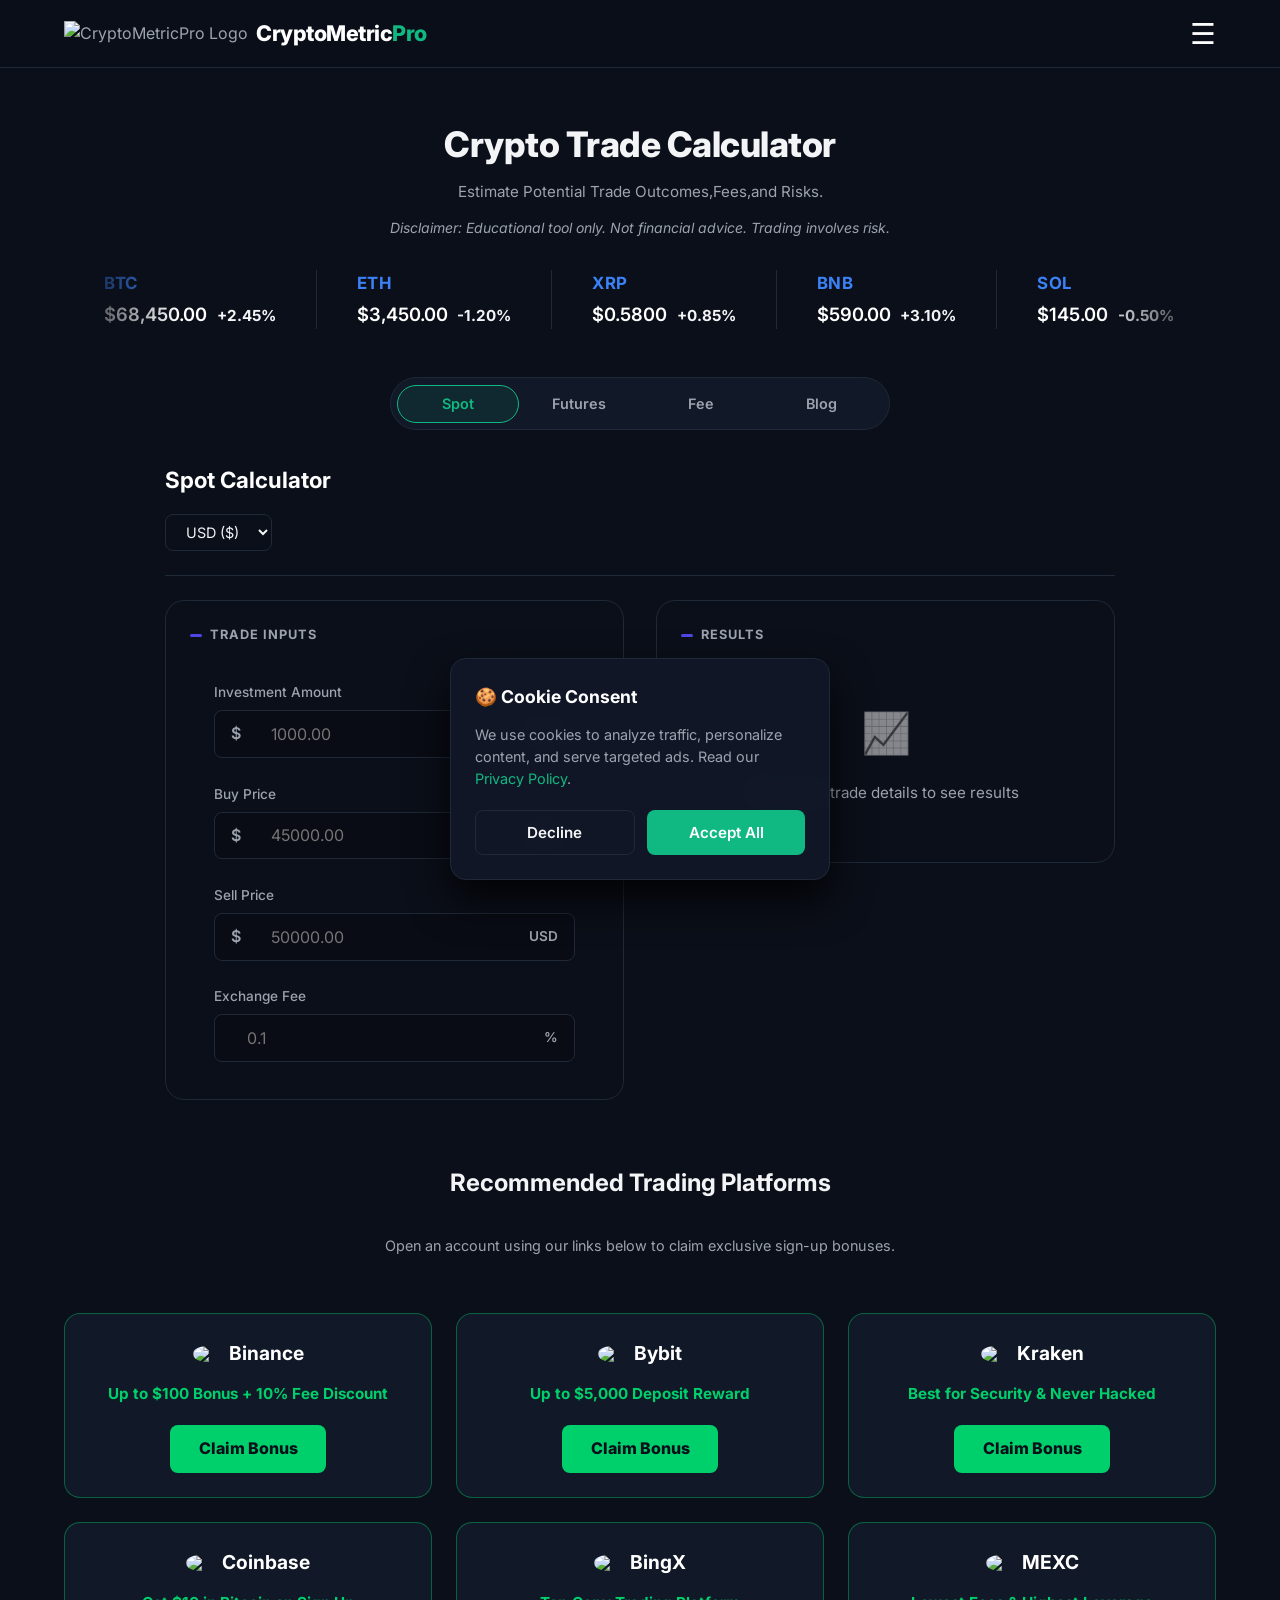
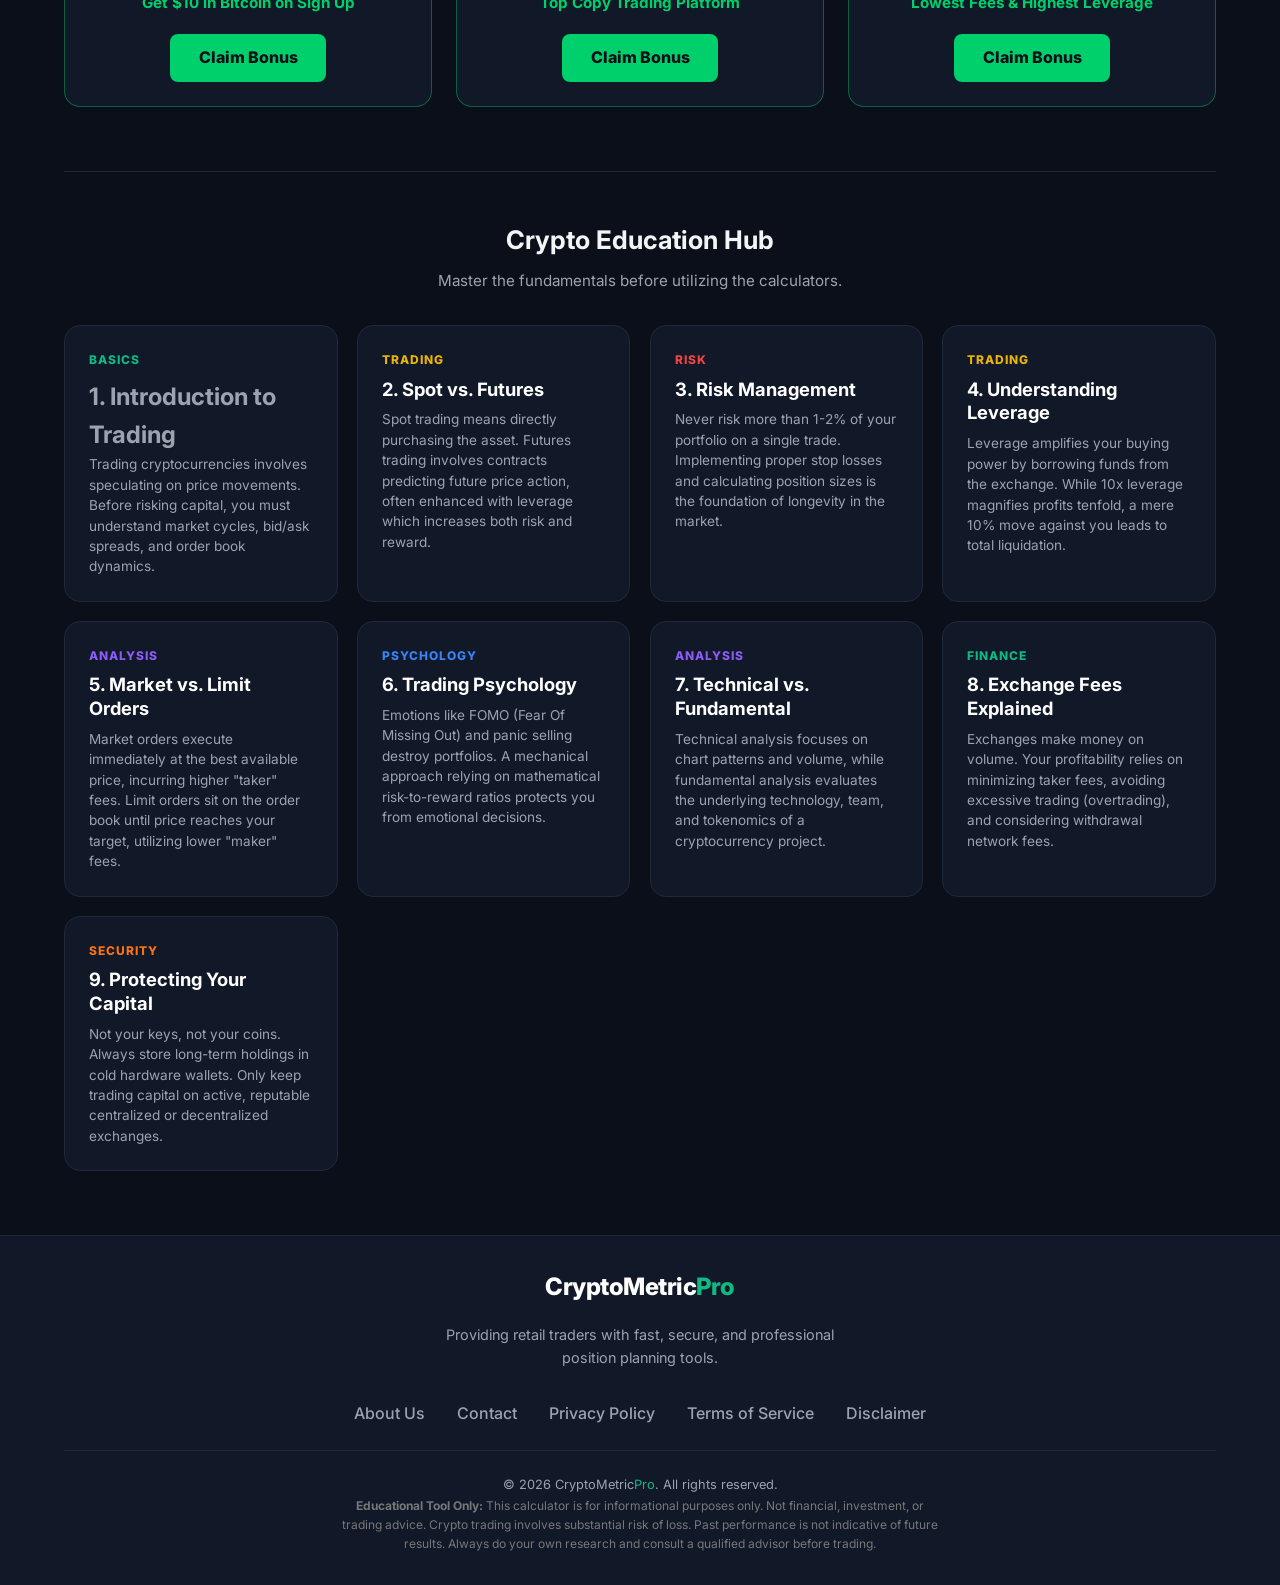
==== commit 99708d92: "Update index.html" ====
--- a/index.html
+++ b/index.html
@@ -38,7 +38,6 @@
             <li><a href="javascript:void(0);" class="active-link" onclick="switchTab('spot'); closeMenu();">Spot Calculator</a></li>
             <li><a href="javascript:void(0);" onclick="switchTab('futures'); closeMenu();">Futures Calculator</a></li>
             <li><a href="javascript:void(0);" onclick="switchTab('fees'); closeMenu();">Fee Calculator</a></li>
-            <li><a href="tools/dca.html">DCA Calculator</a></li>
             <li><a href="blog/index.html">Blog & News</a></li>
             <li><a href="index.html#education" onclick="closeMenu();">Education Hub</a></li>
             <li><a href="contact.html">Contact Support</a></li>
@@ -382,7 +381,7 @@
             <div class="edu-grid">
                 <a href="learn/intro-to-trading.html" class="edu-card">
                     <span class="edu-tag">Basics</span>
-                    <h3>1. Introduction to Trading</h3>
+                    <h2>1. Introduction to Trading</h2>
                     <p>Trading cryptocurrencies involves speculating on price movements. Before risking capital, you must understand market cycles, bid/ask spreads, and order book dynamics.</p>
                 </a>
                 
--- a/css/styles.css
+++ b/css/styles.css
@@ -737,63 +737,3 @@
     transform: translateY(-2px);
     box-shadow: 0 5px 15px rgba(16, 185, 129, 0.3);
 }
-
-/* ======================================================= */
-/* ======== CRYPTO DCA CALCULATOR PREMIUM UI ======== */
-/* ======================================================= */
-.dca-page { background-color: #0B0F1A; }
-.dca-container { max-width: 1000px; padding-bottom: 4rem; }
-.dca-grid { display: grid; grid-template-columns: 1fr; gap: 2rem; align-items: start; }
-
-@media (min-width: 768px) {
-    .dca-grid { grid-template-columns: 380px 1fr; }
-}
-
-.dca-card { background: #121826; border-radius: 16px; padding: 1.5rem; box-shadow: 0 10px 30px rgba(0,0,0,0.3); border: 1px solid rgba(255,255,255,0.05); }
-.dca-card-header { font-size: 0.8rem; font-weight: 800; color: #8A93A6; letter-spacing: 1.5px; margin-bottom: 1.5rem; border-bottom: 1px solid rgba(255,255,255,0.05); padding-bottom: 0.8rem; }
-
-.dca-input-block { margin-bottom: 1.2rem; }
-.dca-input-block label { display: block; font-size: 0.9rem; color: #8A93A6; margin-bottom: 0.5rem; font-weight: 600; }
-.dca-input-wrapper { position: relative; display: flex; align-items: center; background: #0B0F1A; border: 1px solid #2A3241; border-radius: 12px; padding: 0.8rem 1rem; transition: 0.3s; }
-.dca-input-wrapper:focus-within { border-color: #00FFA3; box-shadow: 0 0 10px rgba(0, 255, 163, 0.1); }
-.dca-input-wrapper input { flex: 1; background: transparent; border: none; color: #E6E8EC; font-size: 1.05rem; font-weight: 600; outline: none; width: 100%; padding-left: 1.5rem; }
-.dca-prefix { position: absolute; left: 1rem; color: #8A93A6; font-weight: 600; }
-.dca-suffix { position: absolute; right: 1rem; color: #8A93A6; font-size: 0.9rem; }
-
-/* Custom Slider */
-.dca-slider { -webkit-appearance: none; width: 100%; height: 6px; border-radius: 3px; background: #2A3241; outline: none; margin-top: 0.5rem; }
-.dca-slider::-webkit-slider-thumb { -webkit-appearance: none; appearance: none; width: 20px; height: 20px; border-radius: 50%; background: #00FFA3; cursor: pointer; box-shadow: 0 0 10px rgba(0,255,163,0.5); }
-
-/* Toggle Buttons */
-.dca-toggle-group { display: flex; background: #0B0F1A; border-radius: 10px; border: 1px solid #2A3241; overflow: hidden; }
-.dca-toggle-btn { flex: 1; padding: 0.7rem; background: transparent; border: none; color: #8A93A6; font-weight: 600; cursor: pointer; transition: 0.3s; font-size: 0.85rem; }
-.dca-toggle-btn.active { background: rgba(0, 255, 163, 0.1); color: #00FFA3; }
-
-/* Advanced Settings */
-.dca-advanced { margin-top: 1.5rem; border-top: 1px solid rgba(255,255,255,0.05); padding-top: 1rem; }
-.dca-advanced summary { color: #8A93A6; font-size: 0.9rem; font-weight: 600; cursor: pointer; outline: none; list-style: none; }
-.dca-advanced summary::-webkit-details-marker { display: none; }
-.dca-advanced-content { margin-top: 1rem; animation: fadeIn 0.3s ease; }
-
-/* Metrics Grid */
-.dca-metrics-grid { display: grid; grid-template-columns: repeat(2, 1fr); gap: 1rem; }
-.dca-metric-card { background: #121826; border: 1px solid rgba(255,255,255,0.05); border-radius: 16px; padding: 1.2rem; display: flex; flex-direction: column; justify-content: center; }
-.metric-label { color: #8A93A6; font-size: 0.8rem; font-weight: 700; text-transform: uppercase; margin-bottom: 0.5rem; }
-.metric-value { color: #E6E8EC; font-size: 1.6rem; font-weight: 800; }
-.metric-sub { font-size: 0.9rem; font-weight: 600; margin-top: 0.2rem; }
-
-/* SVG Chart */
-.dca-chart-container { width: 100%; height: 180px; position: relative; }
-svg#dca-chart { width: 100%; height: 100%; overflow: visible; }
-.chart-line-market { fill: none; stroke: #4DA3FF; stroke-width: 3; stroke-linecap: round; stroke-linejoin: round; }
-.chart-line-avg { fill: none; stroke: #00FFA3; stroke-width: 3; stroke-dasharray: 6 6; stroke-linecap: round; }
-
-/* Data Table */
-.dca-table { width: 100%; border-collapse: collapse; text-align: right; font-size: 0.9rem; }
-.dca-table th { color: #8A93A6; padding: 1rem 0.5rem; font-weight: 600; border-bottom: 1px solid #2A3241; }
-.dca-table td { color: #E6E8EC; padding: 1rem 0.5rem; border-bottom: 1px solid rgba(255,255,255,0.02); font-family: monospace, sans-serif; }
-.dca-table th:first-child, .dca-table td:first-child { text-align: left; }
-
-/* Share Button */
-.dca-share-btn { width: 100%; margin-top: 1.5rem; background: #00FFA3; color: #0B0F1A; border: none; padding: 1rem; border-radius: 12px; font-weight: 800; font-size: 1.05rem; cursor: pointer; display: flex; justify-content: center; align-items: center; gap: 0.5rem; transition: 0.2s; }
-.dca-share-btn:hover { filter: brightness(1.1); transform: translateY(-2px); box-shadow: 0 5px 20px rgba(0, 255, 163, 0.3); }
